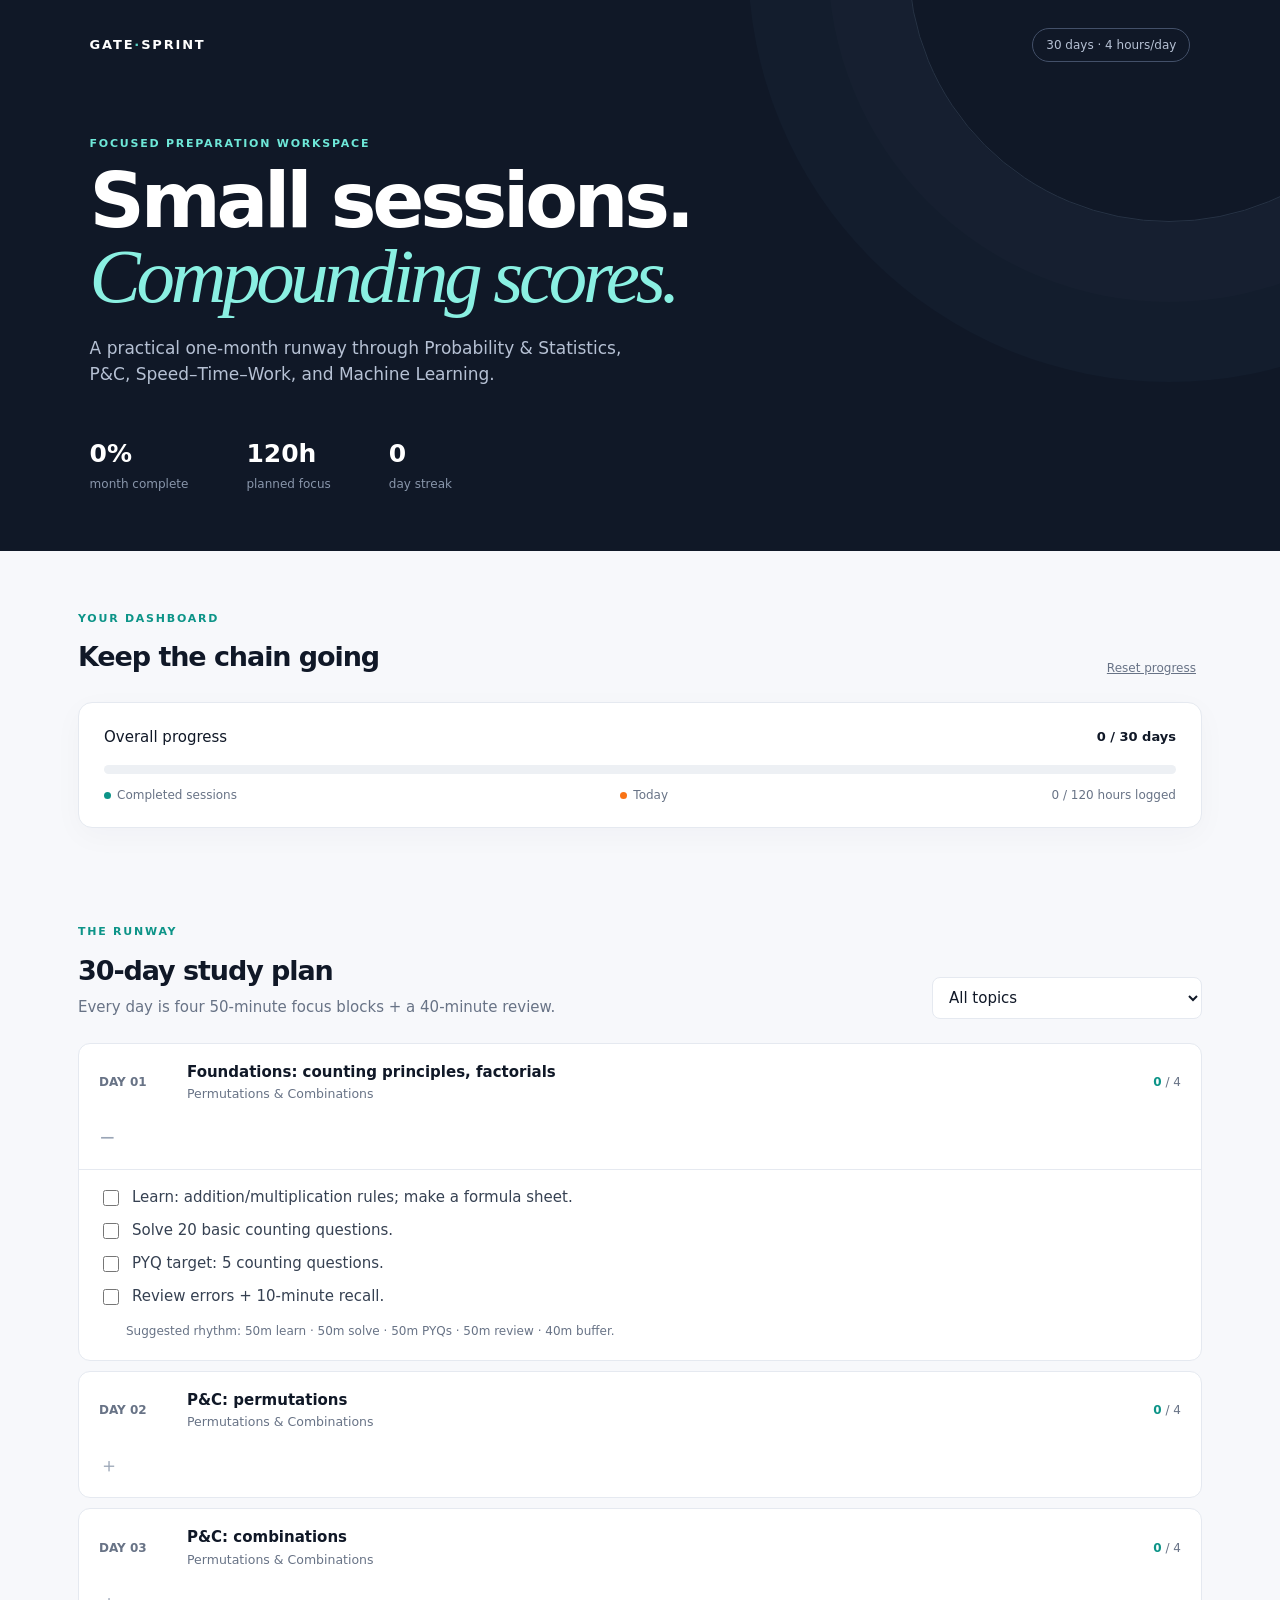
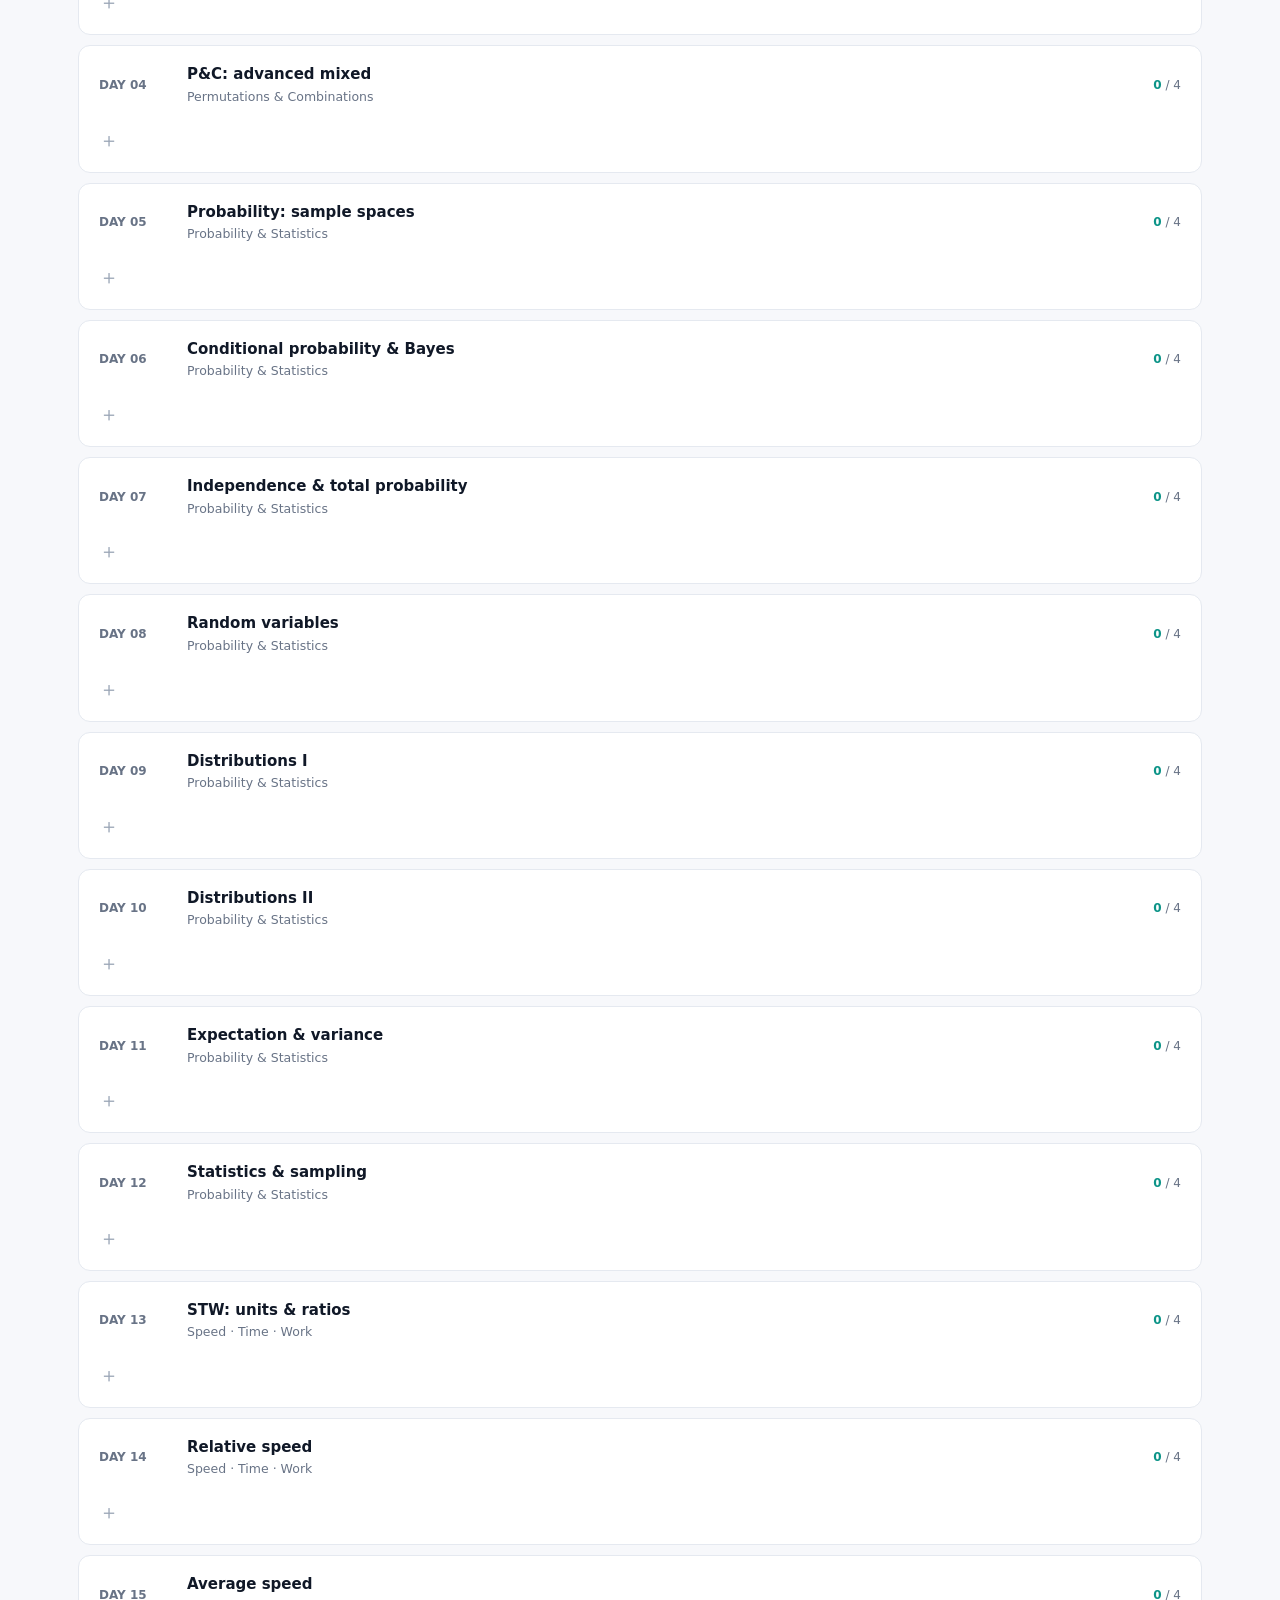
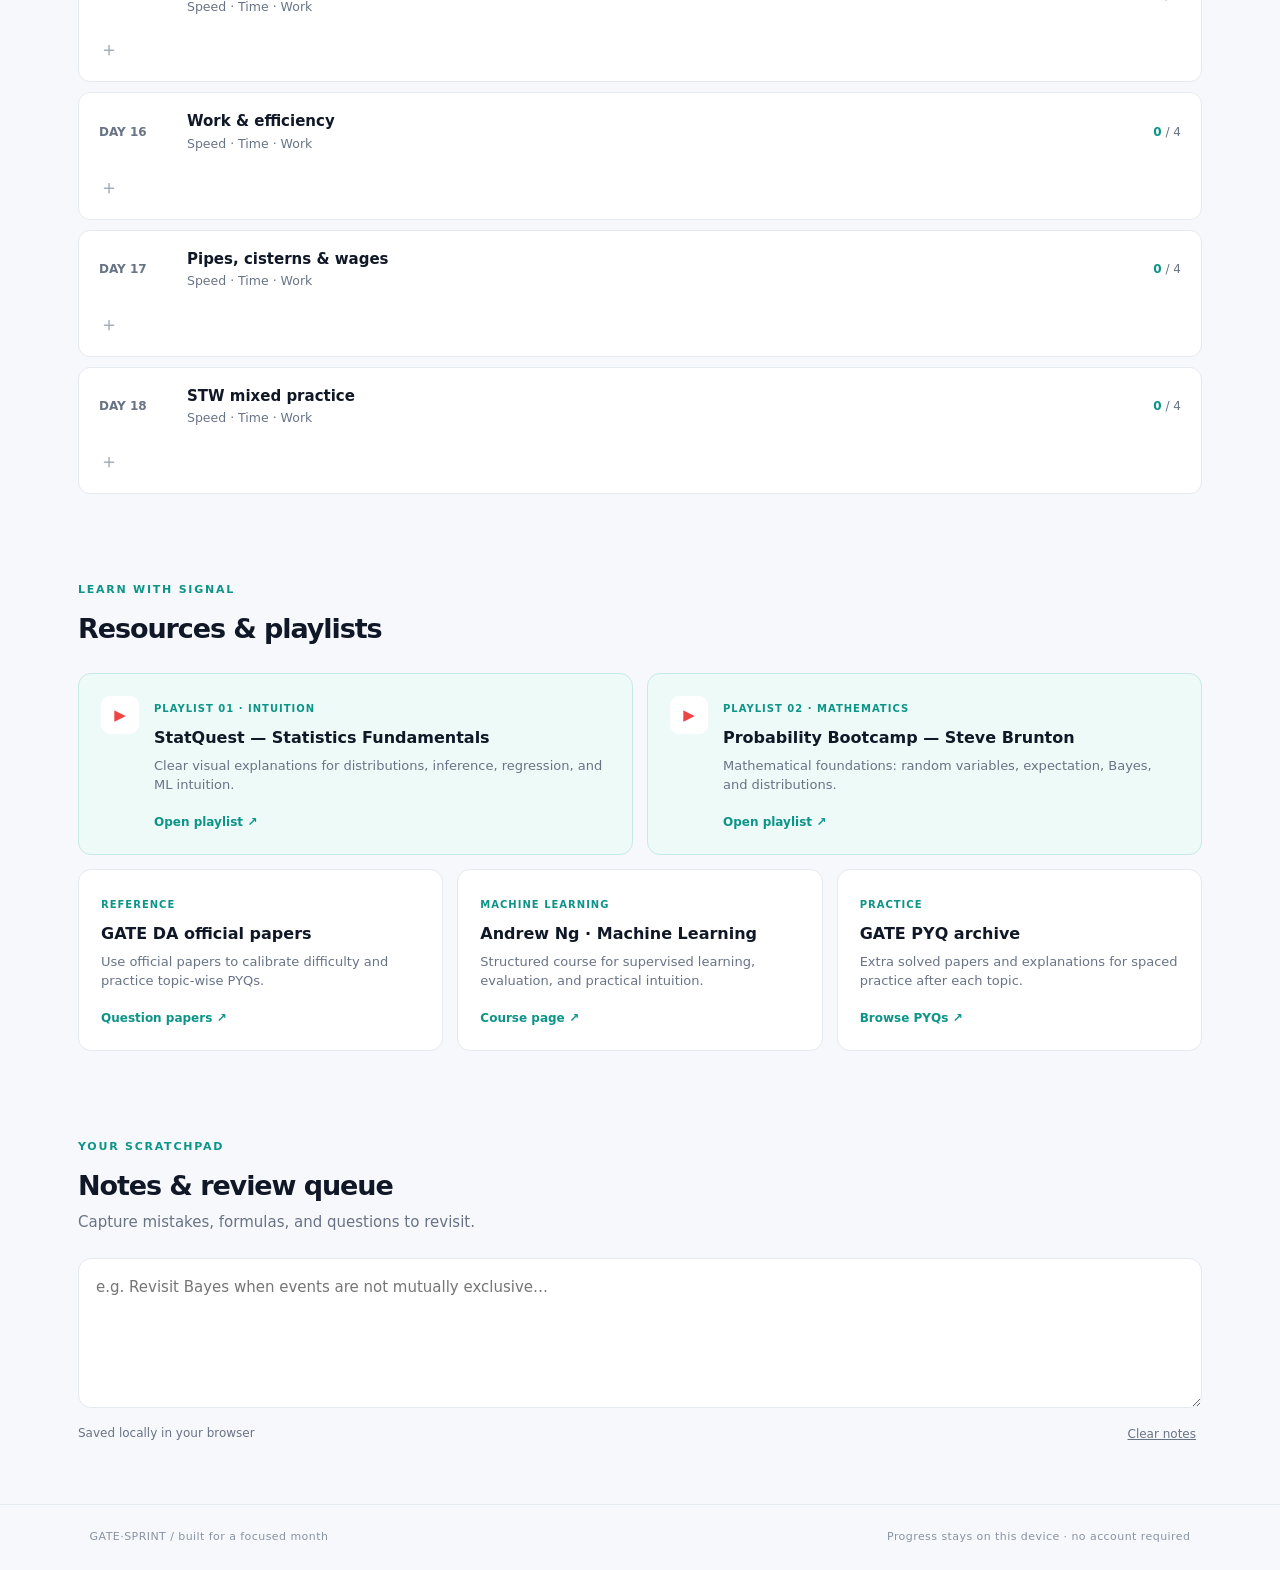
==== index.html @ 7337d9f3 "feat: add GATE study tracker Co-authored-by: Copilot App <223556219+Copilot@users.noreply.github.com" ====
<!doctype html>
<html lang="en">
<head>
  <meta charset="utf-8">
  <meta name="viewport" content="width=device-width, initial-scale=1">
  <meta name="theme-color" content="#101827">
  <title>GATE Sprint · One-month study tracker</title>
  <link rel="stylesheet" href="styles.css">
</head>
<body>
  <header class="hero">
    <nav><span class="brand">GATE<span>·</span>SPRINT</span><span class="pill">30 days · 4 hours/day</span></nav>
    <div class="hero-copy">
      <p class="eyebrow">Focused preparation workspace</p>
      <h1>Small sessions.<br><em>Compounding scores.</em></h1>
      <p class="lede">A practical one-month runway through Probability & Statistics, P&amp;C, Speed–Time–Work, and Machine Learning.</p>
    </div>
    <div class="hero-stats"><div><strong id="heroDone">0%</strong><span>month complete</span></div><div><strong>120h</strong><span>planned focus</span></div><div><strong id="heroStreak">0</strong><span>day streak</span></div></div>
  </header>

  <main>
    <section class="dashboard">
      <div class="section-heading"><div><p class="eyebrow">Your dashboard</p><h2>Keep the chain going</h2></div><button id="resetBtn" class="text-btn">Reset progress</button></div>
      <div class="progress-card">
        <div class="progress-top"><span>Overall progress</span><strong id="overallLabel">0 / 30 days</strong></div>
        <div class="bar"><i id="overallBar"></i></div>
        <div class="legend"><span><i class="dot teal"></i>Completed sessions</span><span><i class="dot orange"></i>Today</span><span id="hoursLabel">0 / 120 hours logged</span></div>
      </div>
      <div class="topic-grid" id="topicSummary"></div>
    </section>

    <section class="tracker-section">
      <div class="section-heading">
        <div><p class="eyebrow">The runway</p><h2>30-day study plan</h2><p class="subtle">Every day is four 50-minute focus blocks + a 40-minute review.</p></div>
        <select id="topicFilter" aria-label="Filter by topic"><option value="all">All topics</option><option value="probability">Probability &amp; Statistics</option><option value="pnc">Permutations &amp; Combinations</option><option value="stw">Speed · Time · Work</option><option value="ml">Machine Learning</option></select>
      </div>
      <div id="dayList" class="day-list"></div>
    </section>

    <section class="resources">
      <div class="section-heading"><div><p class="eyebrow">Learn with signal</p><h2>Resources &amp; playlists</h2></div></div>
      <div class="resource-grid">
        <article class="resource featured"><div class="resource-icon">▶</div><div><span class="tag">Playlist 01 · intuition</span><h3>StatQuest — Statistics Fundamentals</h3><p>Clear visual explanations for distributions, inference, regression, and ML intuition.</p><a href="https://www.youtube.com/playlist?list=PLblh5JKOoLUK0FLuzwntyYI10UQFUhsY9" target="_blank" rel="noopener">Open playlist ↗</a></div></article>
        <article class="resource featured"><div class="resource-icon">▶</div><div><span class="tag">Playlist 02 · mathematics</span><h3>Probability Bootcamp — Steve Brunton</h3><p>Mathematical foundations: random variables, expectation, Bayes, and distributions.</p><a href="https://www.youtube.com/playlist?list=PLMrJAkhIeNNR3sNYvfgiKgcStwuPSts9V" target="_blank" rel="noopener">Open playlist ↗</a></div></article>
        <article class="resource"><span class="tag">Reference</span><h3>GATE DA official papers</h3><p>Use official papers to calibrate difficulty and practice topic-wise PYQs.</p><a href="https://gate2025.iitr.ac.in/question-papers.html" target="_blank" rel="noopener">Question papers ↗</a></article>
        <article class="resource"><span class="tag">Machine learning</span><h3>Andrew Ng · Machine Learning</h3><p>Structured course for supervised learning, evaluation, and practical intuition.</p><a href="https://www.coursera.org/specializations/machine-learning-introduction" target="_blank" rel="noopener">Course page ↗</a></article>
        <article class="resource"><span class="tag">Practice</span><h3>GATE PYQ archive</h3><p>Extra solved papers and explanations for spaced practice after each topic.</p><a href="https://www.geeksforgeeks.org/gate/gate-previous-year-question-paper/" target="_blank" rel="noopener">Browse PYQs ↗</a></article>
      </div>
    </section>

    <section class="notes-section">
      <div class="section-heading"><div><p class="eyebrow">Your scratchpad</p><h2>Notes &amp; review queue</h2><p class="subtle">Capture mistakes, formulas, and questions to revisit.</p></div></div>
      <textarea id="notes" placeholder="e.g. Revisit Bayes when events are not mutually exclusive…"></textarea>
      <div class="notes-footer"><span id="saveStatus">Saved locally in your browser</span><button id="clearNotes" class="text-btn">Clear notes</button></div>
    </section>
  </main>
  <footer><span>GATE·SPRINT / built for a focused month</span><span>Progress stays on this device · no account required</span></footer>
  <script src="app.js"></script>
</body>
</html>
---- styles.css ----
:root{--ink:#101827;--muted:#687386;--paper:#f7f8fb;--line:#e5e9f0;--teal:#0d9488;--teal-light:#d8f3ef;--orange:#f97316;--blue:#4f6bff;--serif:Georgia,"Times New Roman",serif}
*{box-sizing:border-box}body{margin:0;background:var(--paper);color:var(--ink);font:15px/1.5 Inter,ui-sans-serif,system-ui,-apple-system,"Segoe UI",sans-serif}a{color:inherit}button,select,textarea{font:inherit}.hero{background:var(--ink);color:#fff;padding:28px max(7vw,28px) 58px;position:relative;overflow:hidden}.hero:after{content:"";position:absolute;width:520px;height:520px;border:1px solid #334155;border-radius:50%;right:-150px;top:-300px;box-shadow:0 0 0 80px #1a2435,0 0 0 160px #152031;opacity:.65}.hero nav{display:flex;justify-content:space-between;align-items:center;position:relative;z-index:1}.brand{font-weight:800;letter-spacing:.14em;font-size:13px}.brand span{color:#59d4c8}.pill{border:1px solid #435069;border-radius:30px;padding:7px 13px;color:#b6c1d4;font-size:12px}.hero-copy{max-width:760px;padding:74px 0 48px;position:relative;z-index:1}.eyebrow{color:var(--teal);font-size:11px;font-weight:800;letter-spacing:.16em;text-transform:uppercase;margin:0 0 10px}.hero .eyebrow{color:#6ee7d8}.hero h1{font-size:clamp(42px,6vw,80px);line-height:.98;letter-spacing:-.055em;margin:0 0 22px}.hero h1 em{font-family:var(--serif);font-weight:400;color:#8af0e2}.lede{color:#b6c1d4;max-width:540px;font-size:17px;margin:0}.hero-stats{display:flex;gap:58px;position:relative;z-index:1}.hero-stats div{display:flex;flex-direction:column}.hero-stats strong{font-size:25px}.hero-stats span{color:#8996ab;font-size:12px;margin-top:2px}main{max-width:1180px;margin:0 auto;padding:60px 28px}.section-heading{display:flex;justify-content:space-between;align-items:end;gap:20px;margin-bottom:24px}.section-heading h2{font-size:27px;letter-spacing:-.04em;margin:0}.subtle{color:var(--muted);margin:5px 0 0}.text-btn{border:0;background:none;color:var(--muted);cursor:pointer;font-size:12px;text-decoration:underline}.progress-card{background:#fff;border:1px solid var(--line);border-radius:14px;padding:23px 25px;box-shadow:0 8px 30px #17203308}.progress-top,.legend{display:flex;justify-content:space-between;align-items:center}.progress-top strong{font-size:13px}.bar{height:9px;background:#edf0f4;border-radius:20px;overflow:hidden;margin:17px 0 12px}.bar i{display:block;height:100%;width:0;background:linear-gradient(90deg,var(--teal),#4fd1c5);border-radius:20px;transition:width .4s}.legend{color:var(--muted);font-size:12px}.dot{display:inline-block;width:7px;height:7px;border-radius:50%;margin-right:6px}.teal{background:var(--teal)}.orange{background:var(--orange)}.topic-grid{display:grid;grid-template-columns:repeat(4,1fr);gap:12px;margin-top:16px}.topic-card{padding:17px;background:#fff;border:1px solid var(--line);border-radius:12px}.topic-card .topic-mark{width:8px;height:8px;border-radius:50%;display:inline-block;margin-right:7px}.topic-card h3{font-size:14px;margin:11px 0 5px}.topic-card p{color:var(--muted);font-size:12px;margin:0}.topic-card strong{font-size:21px}.tracker-section{padding-top:80px}.tracker-section select{background:#fff;border:1px solid var(--line);border-radius:8px;padding:10px 12px;color:var(--ink)}.day-list{display:grid;gap:10px}.day-card{background:#fff;border:1px solid var(--line);border-radius:12px;overflow:hidden}.day-head{display:grid;grid-template-columns:70px 1fr auto;align-items:center;gap:18px;padding:17px 20px;cursor:pointer}.day-number{font-weight:800;font-size:12px;color:var(--muted)}.day-title{font-weight:700}.day-title small{display:block;color:var(--muted);font-weight:400;margin-top:2px}.day-progress{font-size:12px;color:var(--muted)}.day-progress b{color:var(--teal)}.day-head:after{content:"＋";color:#9aa5b6;font-size:20px}.day-card.open .day-head:after{content:"−"}.day-body{display:none;border-top:1px solid var(--line);padding:16px 20px 20px}.day-card.open .day-body{display:block}.task-list{display:grid;gap:10px}.task{display:flex;gap:10px;align-items:flex-start;color:#364152}.task input{accent-color:var(--teal);margin-top:4px;width:16px;height:16px}.task.done span{text-decoration:line-through;color:#9aa5b6}.task-meta{color:var(--muted);font-size:12px;margin:14px 0 0 27px}.resources,.notes-section{padding-top:88px}.resource-grid{display:grid;grid-template-columns:repeat(6,1fr);gap:14px}.resource{background:#fff;border:1px solid var(--line);border-radius:13px;padding:22px;grid-column:span 2}.resource.featured{grid-column:span 3;background:#eefaf8;border-color:#c6ebe5;display:flex;gap:15px}.resource-icon{background:#fff;color:#ef4444;border-radius:9px;display:grid;place-items:center;width:38px;height:38px;flex:none}.tag{font-size:10px;color:var(--teal);font-weight:800;letter-spacing:.1em;text-transform:uppercase}.resource h3{font-size:16px;line-height:1.2;margin:9px 0}.resource p{font-size:13px;color:var(--muted);margin:0 0 15px}.resource a{font-size:12px;font-weight:700;color:var(--teal);text-decoration:none}.notes-section textarea{width:100%;min-height:150px;resize:vertical;border:1px solid var(--line);border-radius:13px;padding:17px;background:#fff;color:var(--ink);outline:none}.notes-section textarea:focus{border-color:var(--teal);box-shadow:0 0 0 3px #0d94881a}.notes-footer{display:flex;justify-content:space-between;color:var(--muted);font-size:12px;margin-top:10px}footer{border-top:1px solid var(--line);padding:24px max(7vw,28px);display:flex;justify-content:space-between;color:#8993a3;font-size:11px;letter-spacing:.04em}@media(max-width:700px){.hero{padding-bottom:38px}.hero-copy{padding:55px 0 38px}.hero-stats{gap:25px}.hero-stats strong{font-size:20px}.topic-grid{grid-template-columns:repeat(2,1fr)}.section-heading{align-items:start;flex-direction:column}.day-head{grid-template-columns:48px 1fr auto;gap:10px;padding:14px}.day-body{padding:14px}.resource-grid{display:grid;grid-template-columns:1fr}.resource,.resource.featured{grid-column:auto}.legend{gap:10px;flex-wrap:wrap}footer{flex-direction:column;gap:8px}}
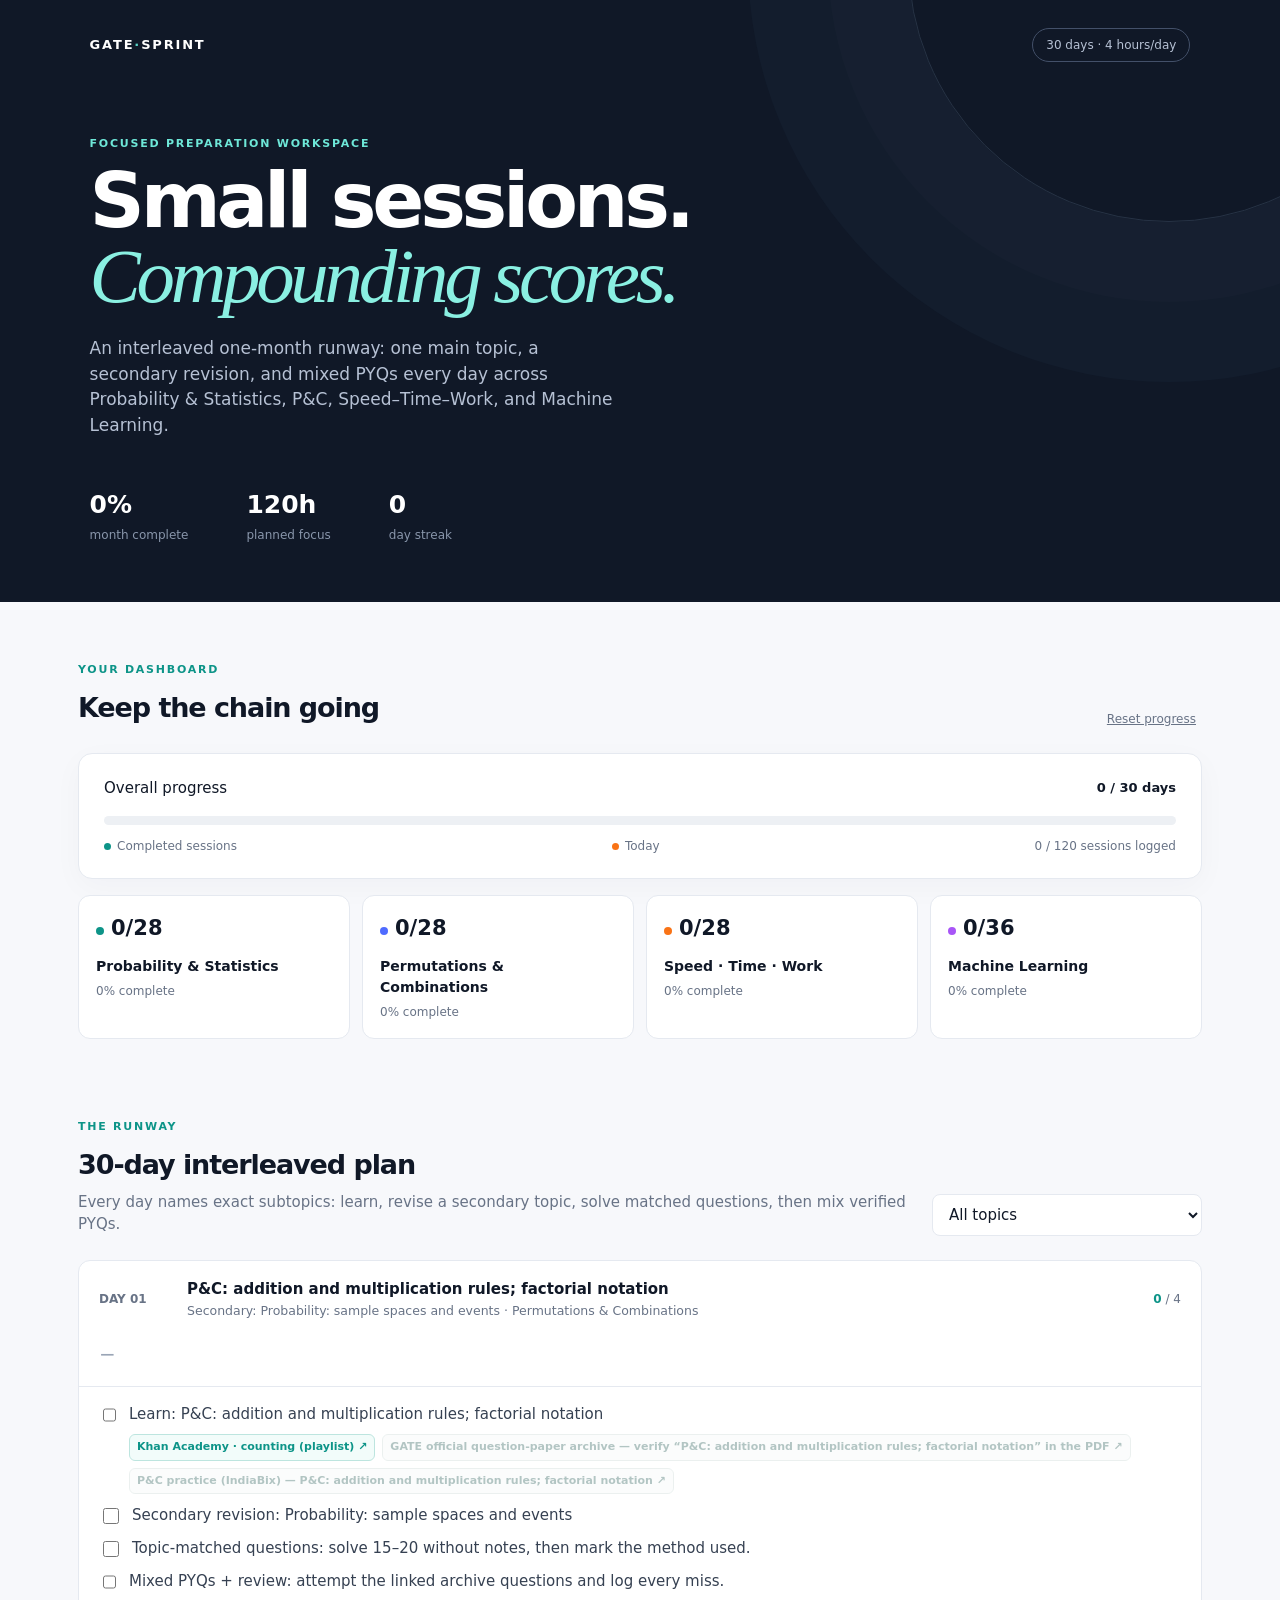
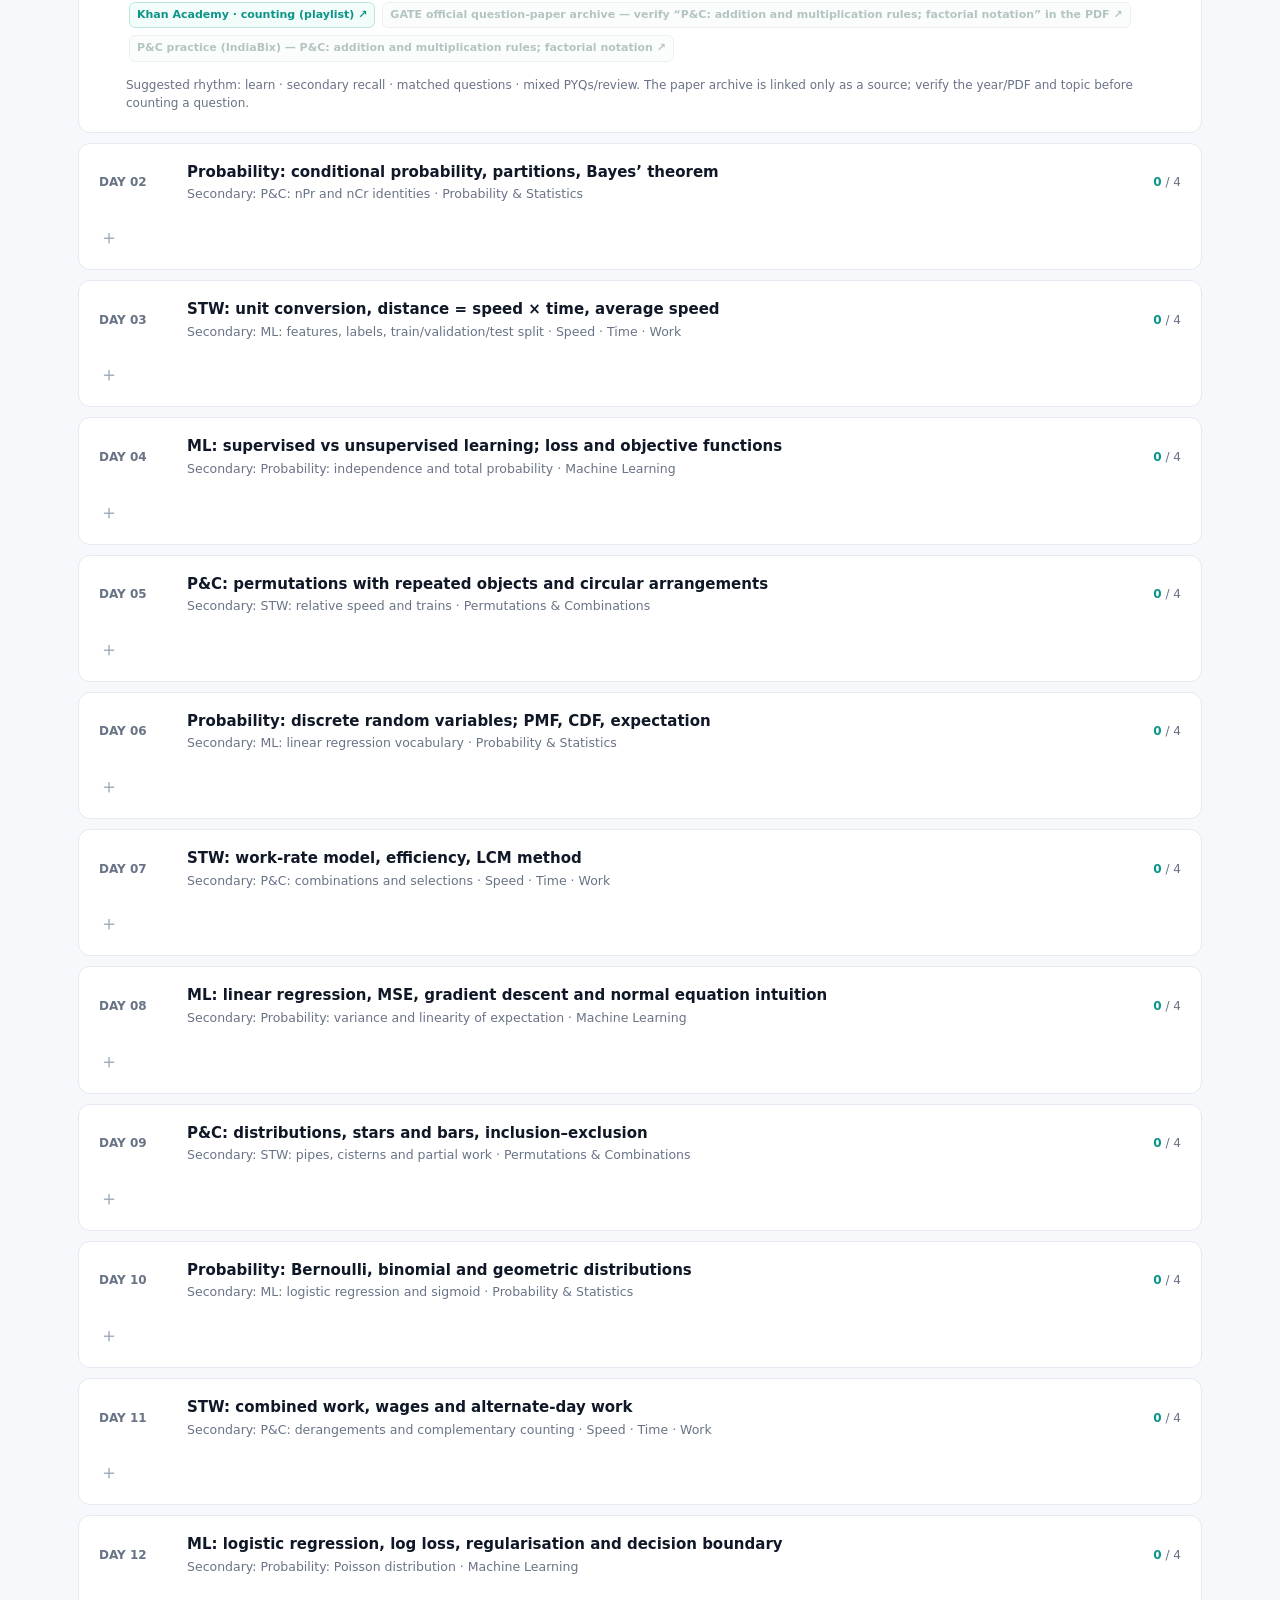
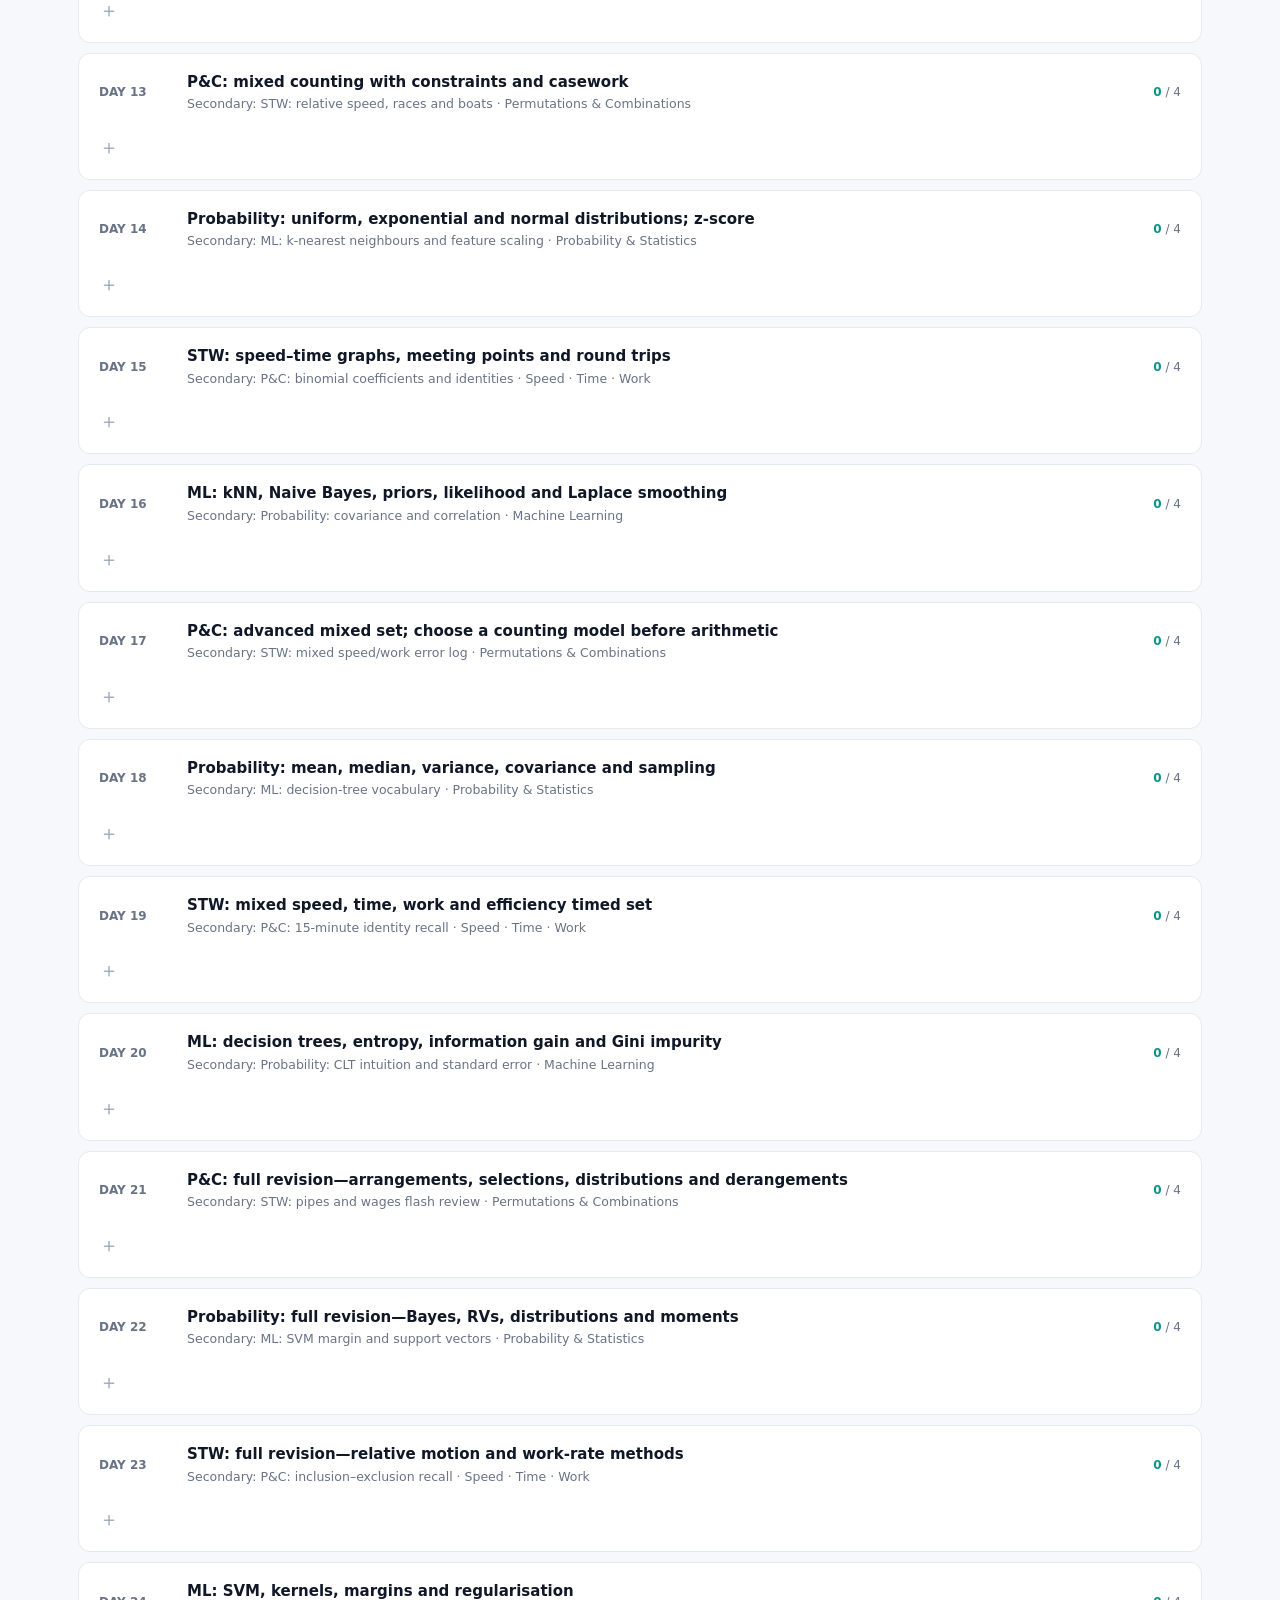
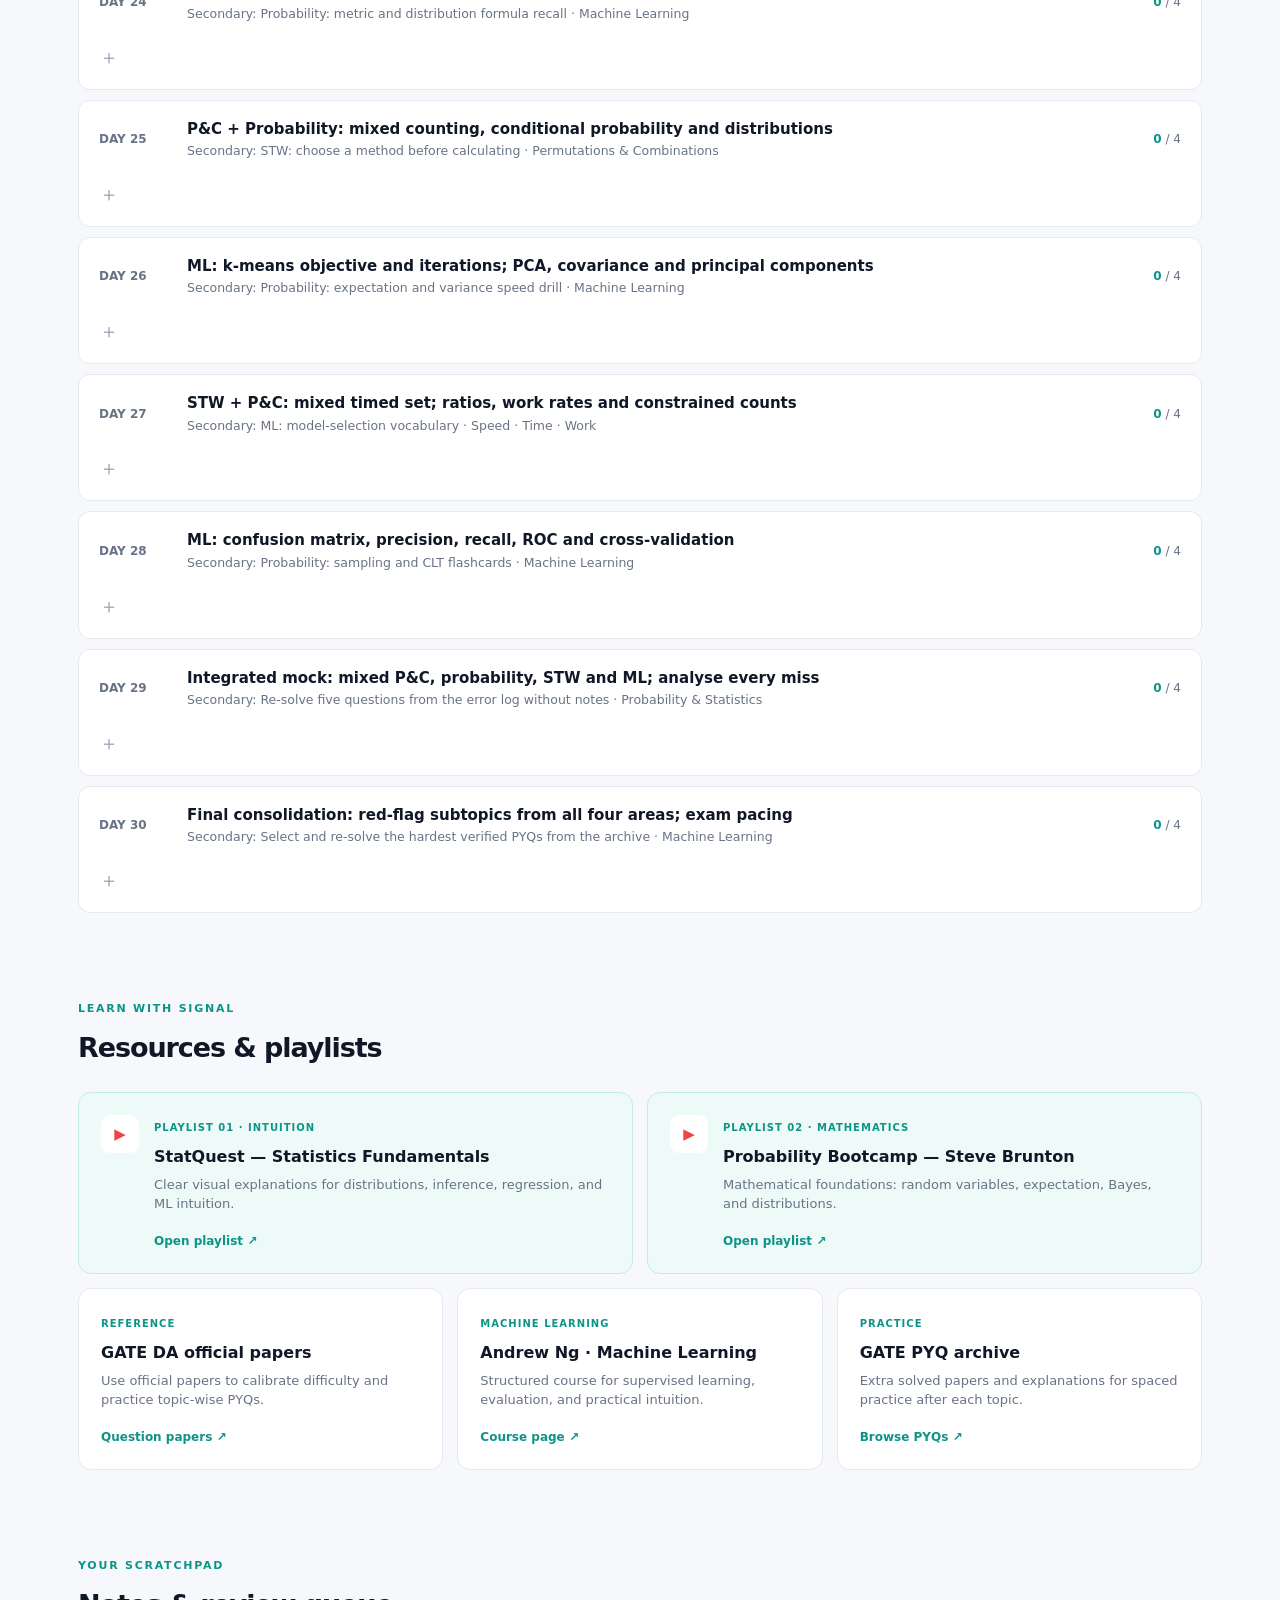
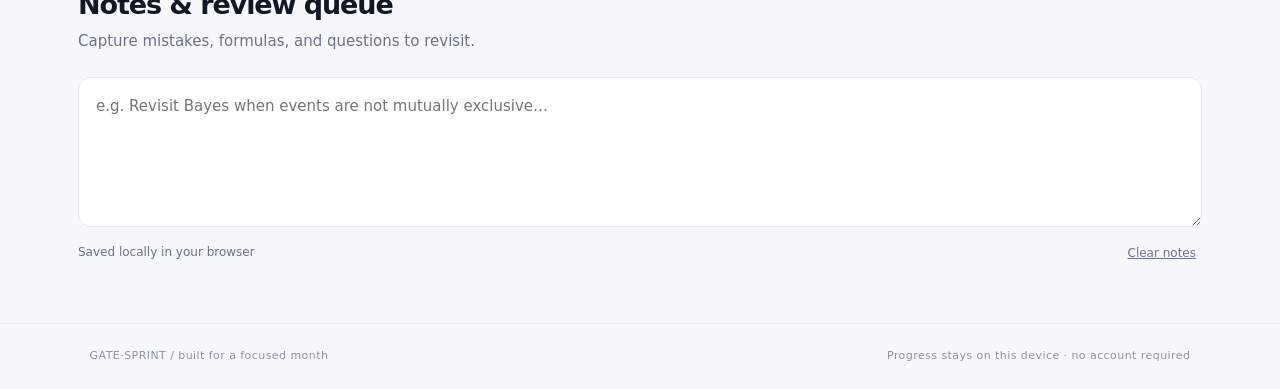
==== commit e3788656: "feat: interleave topic study and gated PYQs" ====
--- a/index.html
+++ b/index.html
@@ -1,60 +1,60 @@
-<!doctype html>
-<html lang="en">
-<head>
-  <meta charset="utf-8">
-  <meta name="viewport" content="width=device-width, initial-scale=1">
-  <meta name="theme-color" content="#101827">
-  <title>GATE Sprint · One-month study tracker</title>
-  <link rel="stylesheet" href="styles.css">
-</head>
-<body>
-  <header class="hero">
-    <nav><span class="brand">GATE<span>·</span>SPRINT</span><span class="pill">30 days · 4 hours/day</span></nav>
-    <div class="hero-copy">
-      <p class="eyebrow">Focused preparation workspace</p>
-      <h1>Small sessions.<br><em>Compounding scores.</em></h1>
-      <p class="lede">A practical one-month runway through Probability & Statistics, P&amp;C, Speed–Time–Work, and Machine Learning.</p>
-    </div>
-    <div class="hero-stats"><div><strong id="heroDone">0%</strong><span>month complete</span></div><div><strong>120h</strong><span>planned focus</span></div><div><strong id="heroStreak">0</strong><span>day streak</span></div></div>
-  </header>
-
-  <main>
-    <section class="dashboard">
-      <div class="section-heading"><div><p class="eyebrow">Your dashboard</p><h2>Keep the chain going</h2></div><button id="resetBtn" class="text-btn">Reset progress</button></div>
-      <div class="progress-card">
-        <div class="progress-top"><span>Overall progress</span><strong id="overallLabel">0 / 30 days</strong></div>
-        <div class="bar"><i id="overallBar"></i></div>
-        <div class="legend"><span><i class="dot teal"></i>Completed sessions</span><span><i class="dot orange"></i>Today</span><span id="hoursLabel">0 / 120 hours logged</span></div>
-      </div>
-      <div class="topic-grid" id="topicSummary"></div>
-    </section>
-
-    <section class="tracker-section">
-      <div class="section-heading">
-        <div><p class="eyebrow">The runway</p><h2>30-day study plan</h2><p class="subtle">Every day is four 50-minute focus blocks + a 40-minute review.</p></div>
-        <select id="topicFilter" aria-label="Filter by topic"><option value="all">All topics</option><option value="probability">Probability &amp; Statistics</option><option value="pnc">Permutations &amp; Combinations</option><option value="stw">Speed · Time · Work</option><option value="ml">Machine Learning</option></select>
-      </div>
-      <div id="dayList" class="day-list"></div>
-    </section>
-
-    <section class="resources">
-      <div class="section-heading"><div><p class="eyebrow">Learn with signal</p><h2>Resources &amp; playlists</h2></div></div>
-      <div class="resource-grid">
-        <article class="resource featured"><div class="resource-icon">▶</div><div><span class="tag">Playlist 01 · intuition</span><h3>StatQuest — Statistics Fundamentals</h3><p>Clear visual explanations for distributions, inference, regression, and ML intuition.</p><a href="https://www.youtube.com/playlist?list=PLblh5JKOoLUK0FLuzwntyYI10UQFUhsY9" target="_blank" rel="noopener">Open playlist ↗</a></div></article>
-        <article class="resource featured"><div class="resource-icon">▶</div><div><span class="tag">Playlist 02 · mathematics</span><h3>Probability Bootcamp — Steve Brunton</h3><p>Mathematical foundations: random variables, expectation, Bayes, and distributions.</p><a href="https://www.youtube.com/playlist?list=PLMrJAkhIeNNR3sNYvfgiKgcStwuPSts9V" target="_blank" rel="noopener">Open playlist ↗</a></div></article>
-        <article class="resource"><span class="tag">Reference</span><h3>GATE DA official papers</h3><p>Use official papers to calibrate difficulty and practice topic-wise PYQs.</p><a href="https://gate2025.iitr.ac.in/question-papers.html" target="_blank" rel="noopener">Question papers ↗</a></article>
-        <article class="resource"><span class="tag">Machine learning</span><h3>Andrew Ng · Machine Learning</h3><p>Structured course for supervised learning, evaluation, and practical intuition.</p><a href="https://www.coursera.org/specializations/machine-learning-introduction" target="_blank" rel="noopener">Course page ↗</a></article>
-        <article class="resource"><span class="tag">Practice</span><h3>GATE PYQ archive</h3><p>Extra solved papers and explanations for spaced practice after each topic.</p><a href="https://www.geeksforgeeks.org/gate/gate-previous-year-question-paper/" target="_blank" rel="noopener">Browse PYQs ↗</a></article>
-      </div>
-    </section>
-
-    <section class="notes-section">
-      <div class="section-heading"><div><p class="eyebrow">Your scratchpad</p><h2>Notes &amp; review queue</h2><p class="subtle">Capture mistakes, formulas, and questions to revisit.</p></div></div>
-      <textarea id="notes" placeholder="e.g. Revisit Bayes when events are not mutually exclusive…"></textarea>
-      <div class="notes-footer"><span id="saveStatus">Saved locally in your browser</span><button id="clearNotes" class="text-btn">Clear notes</button></div>
-    </section>
-  </main>
-  <footer><span>GATE·SPRINT / built for a focused month</span><span>Progress stays on this device · no account required</span></footer>
-  <script src="app.js"></script>
-</body>
-</html>
+<!doctype html>
+<html lang="en">
+<head>
+  <meta charset="utf-8">
+  <meta name="viewport" content="width=device-width, initial-scale=1">
+  <meta name="theme-color" content="#101827">
+  <title>GATE Sprint · One-month study tracker</title>
+  <link rel="stylesheet" href="styles.css">
+</head>
+<body>
+  <header class="hero">
+    <nav><span class="brand">GATE<span>·</span>SPRINT</span><span class="pill">30 days · 4 hours/day</span></nav>
+    <div class="hero-copy">
+      <p class="eyebrow">Focused preparation workspace</p>
+      <h1>Small sessions.<br><em>Compounding scores.</em></h1>
+      <p class="lede">An interleaved one-month runway: one main topic, a secondary revision, and mixed PYQs every day across Probability &amp; Statistics, P&amp;C, Speed–Time–Work, and Machine Learning.</p>
+    </div>
+    <div class="hero-stats"><div><strong id="heroDone">0%</strong><span>month complete</span></div><div><strong>120h</strong><span>planned focus</span></div><div><strong id="heroStreak">0</strong><span>day streak</span></div></div>
+  </header>
+
+  <main>
+    <section class="dashboard">
+      <div class="section-heading"><div><p class="eyebrow">Your dashboard</p><h2>Keep the chain going</h2></div><button id="resetBtn" class="text-btn">Reset progress</button></div>
+      <div class="progress-card">
+        <div class="progress-top"><span>Overall progress</span><strong id="overallLabel">0 / 30 days</strong></div>
+        <div class="bar"><i id="overallBar"></i></div>
+        <div class="legend"><span><i class="dot teal"></i>Completed sessions</span><span><i class="dot orange"></i>Today</span><span id="hoursLabel">0 / 120 hours logged</span></div>
+      </div>
+      <div class="topic-grid" id="topicSummary"></div>
+    </section>
+
+    <section class="tracker-section">
+      <div class="section-heading">
+        <div><p class="eyebrow">The runway</p><h2>30-day interleaved plan</h2><p class="subtle">Every day names exact subtopics: learn, revise a secondary topic, solve matched questions, then mix verified PYQs.</p></div>
+        <select id="topicFilter" aria-label="Filter by topic"><option value="all">All topics</option><option value="probability">Probability &amp; Statistics</option><option value="pnc">Permutations &amp; Combinations</option><option value="stw">Speed · Time · Work</option><option value="ml">Machine Learning</option></select>
+      </div>
+      <div id="dayList" class="day-list"></div>
+    </section>
+
+    <section class="resources">
+      <div class="section-heading"><div><p class="eyebrow">Learn with signal</p><h2>Resources &amp; playlists</h2></div></div>
+      <div class="resource-grid">
+        <article class="resource featured"><div class="resource-icon">▶</div><div><span class="tag">Playlist 01 · intuition</span><h3>StatQuest — Statistics Fundamentals</h3><p>Clear visual explanations for distributions, inference, regression, and ML intuition.</p><a href="https://www.youtube.com/playlist?list=PLblh5JKOoLUK0FLuzwntyYI10UQFUhsY9" target="_blank" rel="noopener">Open playlist ↗</a></div></article>
+        <article class="resource featured"><div class="resource-icon">▶</div><div><span class="tag">Playlist 02 · mathematics</span><h3>Probability Bootcamp — Steve Brunton</h3><p>Mathematical foundations: random variables, expectation, Bayes, and distributions.</p><a href="https://www.youtube.com/playlist?list=PLMrJAkhIeNNR3sNYvfgiKgcStwuPSts9V" target="_blank" rel="noopener">Open playlist ↗</a></div></article>
+        <article class="resource"><span class="tag">Reference</span><h3>GATE DA official papers</h3><p>Use official papers to calibrate difficulty and practice topic-wise PYQs.</p><a href="https://gate2025.iitr.ac.in/question-papers.html" target="_blank" rel="noopener">Question papers ↗</a></article>
+        <article class="resource"><span class="tag">Machine learning</span><h3>Andrew Ng · Machine Learning</h3><p>Structured course for supervised learning, evaluation, and practical intuition.</p><a href="https://www.coursera.org/specializations/machine-learning-introduction" target="_blank" rel="noopener">Course page ↗</a></article>
+        <article class="resource"><span class="tag">Practice</span><h3>GATE PYQ archive</h3><p>Extra solved papers and explanations for spaced practice after each topic.</p><a href="https://www.geeksforgeeks.org/gate/gate-previous-year-question-paper/" target="_blank" rel="noopener">Browse PYQs ↗</a></article>
+      </div>
+    </section>
+
+    <section class="notes-section">
+      <div class="section-heading"><div><p class="eyebrow">Your scratchpad</p><h2>Notes &amp; review queue</h2><p class="subtle">Capture mistakes, formulas, and questions to revisit.</p></div></div>
+      <textarea id="notes" placeholder="e.g. Revisit Bayes when events are not mutually exclusive…"></textarea>
+      <div class="notes-footer"><span id="saveStatus">Saved locally in your browser</span><button id="clearNotes" class="text-btn">Clear notes</button></div>
+    </section>
+  </main>
+  <footer><span>GATE·SPRINT / built for a focused month</span><span>Progress stays on this device · no account required</span></footer>
+  <script src="app.js"></script>
+</body>
+</html>
--- a/styles.css
+++ b/styles.css
@@ -1,2 +1,2 @@
-:root{--ink:#101827;--muted:#687386;--paper:#f7f8fb;--line:#e5e9f0;--teal:#0d9488;--teal-light:#d8f3ef;--orange:#f97316;--blue:#4f6bff;--serif:Georgia,"Times New Roman",serif}
-*{box-sizing:border-box}body{margin:0;background:var(--paper);color:var(--ink);font:15px/1.5 Inter,ui-sans-serif,system-ui,-apple-system,"Segoe UI",sans-serif}a{color:inherit}button,select,textarea{font:inherit}.hero{background:var(--ink);color:#fff;padding:28px max(7vw,28px) 58px;position:relative;overflow:hidden}.hero:after{content:"";position:absolute;width:520px;height:520px;border:1px solid #334155;border-radius:50%;right:-150px;top:-300px;box-shadow:0 0 0 80px #1a2435,0 0 0 160px #152031;opacity:.65}.hero nav{display:flex;justify-content:space-between;align-items:center;position:relative;z-index:1}.brand{font-weight:800;letter-spacing:.14em;font-size:13px}.brand span{color:#59d4c8}.pill{border:1px solid #435069;border-radius:30px;padding:7px 13px;color:#b6c1d4;font-size:12px}.hero-copy{max-width:760px;padding:74px 0 48px;position:relative;z-index:1}.eyebrow{color:var(--teal);font-size:11px;font-weight:800;letter-spacing:.16em;text-transform:uppercase;margin:0 0 10px}.hero .eyebrow{color:#6ee7d8}.hero h1{font-size:clamp(42px,6vw,80px);line-height:.98;letter-spacing:-.055em;margin:0 0 22px}.hero h1 em{font-family:var(--serif);font-weight:400;color:#8af0e2}.lede{color:#b6c1d4;max-width:540px;font-size:17px;margin:0}.hero-stats{display:flex;gap:58px;position:relative;z-index:1}.hero-stats div{display:flex;flex-direction:column}.hero-stats strong{font-size:25px}.hero-stats span{color:#8996ab;font-size:12px;margin-top:2px}main{max-width:1180px;margin:0 auto;padding:60px 28px}.section-heading{display:flex;justify-content:space-between;align-items:end;gap:20px;margin-bottom:24px}.section-heading h2{font-size:27px;letter-spacing:-.04em;margin:0}.subtle{color:var(--muted);margin:5px 0 0}.text-btn{border:0;background:none;color:var(--muted);cursor:pointer;font-size:12px;text-decoration:underline}.progress-card{background:#fff;border:1px solid var(--line);border-radius:14px;padding:23px 25px;box-shadow:0 8px 30px #17203308}.progress-top,.legend{display:flex;justify-content:space-between;align-items:center}.progress-top strong{font-size:13px}.bar{height:9px;background:#edf0f4;border-radius:20px;overflow:hidden;margin:17px 0 12px}.bar i{display:block;height:100%;width:0;background:linear-gradient(90deg,var(--teal),#4fd1c5);border-radius:20px;transition:width .4s}.legend{color:var(--muted);font-size:12px}.dot{display:inline-block;width:7px;height:7px;border-radius:50%;margin-right:6px}.teal{background:var(--teal)}.orange{background:var(--orange)}.topic-grid{display:grid;grid-template-columns:repeat(4,1fr);gap:12px;margin-top:16px}.topic-card{padding:17px;background:#fff;border:1px solid var(--line);border-radius:12px}.topic-card .topic-mark{width:8px;height:8px;border-radius:50%;display:inline-block;margin-right:7px}.topic-card h3{font-size:14px;margin:11px 0 5px}.topic-card p{color:var(--muted);font-size:12px;margin:0}.topic-card strong{font-size:21px}.tracker-section{padding-top:80px}.tracker-section select{background:#fff;border:1px solid var(--line);border-radius:8px;padding:10px 12px;color:var(--ink)}.day-list{display:grid;gap:10px}.day-card{background:#fff;border:1px solid var(--line);border-radius:12px;overflow:hidden}.day-head{display:grid;grid-template-columns:70px 1fr auto;align-items:center;gap:18px;padding:17px 20px;cursor:pointer}.day-number{font-weight:800;font-size:12px;color:var(--muted)}.day-title{font-weight:700}.day-title small{display:block;color:var(--muted);font-weight:400;margin-top:2px}.day-progress{font-size:12px;color:var(--muted)}.day-progress b{color:var(--teal)}.day-head:after{content:"＋";color:#9aa5b6;font-size:20px}.day-card.open .day-head:after{content:"−"}.day-body{display:none;border-top:1px solid var(--line);padding:16px 20px 20px}.day-card.open .day-body{display:block}.task-list{display:grid;gap:10px}.task{display:flex;gap:10px;align-items:flex-start;color:#364152}.task input{accent-color:var(--teal);margin-top:4px;width:16px;height:16px}.task.done span{text-decoration:line-through;color:#9aa5b6}.task-meta{color:var(--muted);font-size:12px;margin:14px 0 0 27px}.resources,.notes-section{padding-top:88px}.resource-grid{display:grid;grid-template-columns:repeat(6,1fr);gap:14px}.resource{background:#fff;border:1px solid var(--line);border-radius:13px;padding:22px;grid-column:span 2}.resource.featured{grid-column:span 3;background:#eefaf8;border-color:#c6ebe5;display:flex;gap:15px}.resource-icon{background:#fff;color:#ef4444;border-radius:9px;display:grid;place-items:center;width:38px;height:38px;flex:none}.tag{font-size:10px;color:var(--teal);font-weight:800;letter-spacing:.1em;text-transform:uppercase}.resource h3{font-size:16px;line-height:1.2;margin:9px 0}.resource p{font-size:13px;color:var(--muted);margin:0 0 15px}.resource a{font-size:12px;font-weight:700;color:var(--teal);text-decoration:none}.notes-section textarea{width:100%;min-height:150px;resize:vertical;border:1px solid var(--line);border-radius:13px;padding:17px;background:#fff;color:var(--ink);outline:none}.notes-section textarea:focus{border-color:var(--teal);box-shadow:0 0 0 3px #0d94881a}.notes-footer{display:flex;justify-content:space-between;color:var(--muted);font-size:12px;margin-top:10px}footer{border-top:1px solid var(--line);padding:24px max(7vw,28px);display:flex;justify-content:space-between;color:#8993a3;font-size:11px;letter-spacing:.04em}@media(max-width:700px){.hero{padding-bottom:38px}.hero-copy{padding:55px 0 38px}.hero-stats{gap:25px}.hero-stats strong{font-size:20px}.topic-grid{grid-template-columns:repeat(2,1fr)}.section-heading{align-items:start;flex-direction:column}.day-head{grid-template-columns:48px 1fr auto;gap:10px;padding:14px}.day-body{padding:14px}.resource-grid{display:grid;grid-template-columns:1fr}.resource,.resource.featured{grid-column:auto}.legend{gap:10px;flex-wrap:wrap}footer{flex-direction:column;gap:8px}}
+:root{--ink:#101827;--muted:#687386;--paper:#f7f8fb;--line:#e5e9f0;--teal:#0d9488;--teal-light:#d8f3ef;--orange:#f97316;--blue:#4f6bff;--serif:Georgia,"Times New Roman",serif}
+*{box-sizing:border-box}body{margin:0;background:var(--paper);color:var(--ink);font:15px/1.5 Inter,ui-sans-serif,system-ui,-apple-system,"Segoe UI",sans-serif}a{color:inherit}button,select,textarea{font:inherit}.hero{background:var(--ink);color:#fff;padding:28px max(7vw,28px) 58px;position:relative;overflow:hidden}.hero:after{content:"";position:absolute;width:520px;height:520px;border:1px solid #334155;border-radius:50%;right:-150px;top:-300px;box-shadow:0 0 0 80px #1a2435,0 0 0 160px #152031;opacity:.65}.hero nav{display:flex;justify-content:space-between;align-items:center;position:relative;z-index:1}.brand{font-weight:800;letter-spacing:.14em;font-size:13px}.brand span{color:#59d4c8}.pill{border:1px solid #435069;border-radius:30px;padding:7px 13px;color:#b6c1d4;font-size:12px}.hero-copy{max-width:760px;padding:74px 0 48px;position:relative;z-index:1}.eyebrow{color:var(--teal);font-size:11px;font-weight:800;letter-spacing:.16em;text-transform:uppercase;margin:0 0 10px}.hero .eyebrow{color:#6ee7d8}.hero h1{font-size:clamp(42px,6vw,80px);line-height:.98;letter-spacing:-.055em;margin:0 0 22px}.hero h1 em{font-family:var(--serif);font-weight:400;color:#8af0e2}.lede{color:#b6c1d4;max-width:540px;font-size:17px;margin:0}.hero-stats{display:flex;gap:58px;position:relative;z-index:1}.hero-stats div{display:flex;flex-direction:column}.hero-stats strong{font-size:25px}.hero-stats span{color:#8996ab;font-size:12px;margin-top:2px}main{max-width:1180px;margin:0 auto;padding:60px 28px}.section-heading{display:flex;justify-content:space-between;align-items:end;gap:20px;margin-bottom:24px}.section-heading h2{font-size:27px;letter-spacing:-.04em;margin:0}.subtle{color:var(--muted);margin:5px 0 0}.text-btn{border:0;background:none;color:var(--muted);cursor:pointer;font-size:12px;text-decoration:underline}.progress-card{background:#fff;border:1px solid var(--line);border-radius:14px;padding:23px 25px;box-shadow:0 8px 30px #17203308}.progress-top,.legend{display:flex;justify-content:space-between;align-items:center}.progress-top strong{font-size:13px}.bar{height:9px;background:#edf0f4;border-radius:20px;overflow:hidden;margin:17px 0 12px}.bar i{display:block;height:100%;width:0;background:linear-gradient(90deg,var(--teal),#4fd1c5);border-radius:20px;transition:width .4s}.legend{color:var(--muted);font-size:12px}.dot{display:inline-block;width:7px;height:7px;border-radius:50%;margin-right:6px}.teal{background:var(--teal)}.orange{background:var(--orange)}.topic-grid{display:grid;grid-template-columns:repeat(4,1fr);gap:12px;margin-top:16px}.topic-card{padding:17px;background:#fff;border:1px solid var(--line);border-radius:12px}.topic-card .topic-mark{width:8px;height:8px;border-radius:50%;display:inline-block;margin-right:7px}.topic-card h3{font-size:14px;margin:11px 0 5px}.topic-card p{color:var(--muted);font-size:12px;margin:0}.topic-card strong{font-size:21px}.tracker-section{padding-top:80px}.tracker-section select{background:#fff;border:1px solid var(--line);border-radius:8px;padding:10px 12px;color:var(--ink)}.day-list{display:grid;gap:10px}.day-card{background:#fff;border:1px solid var(--line);border-radius:12px;overflow:hidden}.day-head{display:grid;grid-template-columns:70px 1fr auto;align-items:center;gap:18px;padding:17px 20px;cursor:pointer}.day-number{font-weight:800;font-size:12px;color:var(--muted)}.day-title{font-weight:700}.day-title small{display:block;color:var(--muted);font-weight:400;margin-top:2px}.day-progress{font-size:12px;color:var(--muted)}.day-progress b{color:var(--teal)}.day-head:after{content:"＋";color:#9aa5b6;font-size:20px}.day-card.open .day-head:after{content:"−"}.day-body{display:none;border-top:1px solid var(--line);padding:16px 20px 20px}.day-card.open .day-body{display:block}.task-list{display:grid;gap:10px}.task{display:flex;gap:10px;align-items:flex-start;color:#364152}.task input{accent-color:var(--teal);margin-top:4px;width:16px;height:16px}.task.done>span{text-decoration:line-through;color:#9aa5b6}.task-meta{color:var(--muted);font-size:12px;margin:14px 0 0 27px}.resource-links{display:flex;flex-wrap:wrap;gap:7px;margin-top:9px}.resource-links a{display:inline-block;font-size:11px;font-weight:700;color:var(--teal);text-decoration:none;border:1px solid #bde5df;border-radius:6px;padding:4px 7px;background:#f2fcfa}.resource-links a.gated{opacity:.45;filter:grayscale(.7);pointer-events:none}.task.done>span .resource-links a{text-decoration:none;color:var(--teal)}.resources,.notes-section{padding-top:88px}.resource-grid{display:grid;grid-template-columns:repeat(6,1fr);gap:14px}.resource{background:#fff;border:1px solid var(--line);border-radius:13px;padding:22px;grid-column:span 2}.resource.featured{grid-column:span 3;background:#eefaf8;border-color:#c6ebe5;display:flex;gap:15px}.resource-icon{background:#fff;color:#ef4444;border-radius:9px;display:grid;place-items:center;width:38px;height:38px;flex:none}.tag{font-size:10px;color:var(--teal);font-weight:800;letter-spacing:.1em;text-transform:uppercase}.resource h3{font-size:16px;line-height:1.2;margin:9px 0}.resource p{font-size:13px;color:var(--muted);margin:0 0 15px}.resource a{font-size:12px;font-weight:700;color:var(--teal);text-decoration:none}.notes-section textarea{width:100%;min-height:150px;resize:vertical;border:1px solid var(--line);border-radius:13px;padding:17px;background:#fff;color:var(--ink);outline:none}.notes-section textarea:focus{border-color:var(--teal);box-shadow:0 0 0 3px #0d94881a}.notes-footer{display:flex;justify-content:space-between;color:var(--muted);font-size:12px;margin-top:10px}footer{border-top:1px solid var(--line);padding:24px max(7vw,28px);display:flex;justify-content:space-between;color:#8993a3;font-size:11px;letter-spacing:.04em}@media(max-width:700px){.hero{padding-bottom:38px}.hero-copy{padding:55px 0 38px}.hero-stats{gap:25px}.hero-stats strong{font-size:20px}.topic-grid{grid-template-columns:repeat(2,1fr)}.section-heading{align-items:start;flex-direction:column}.day-head{grid-template-columns:48px 1fr auto;gap:10px;padding:14px}.day-body{padding:14px}.resource-grid{display:grid;grid-template-columns:1fr}.resource,.resource.featured{grid-column:auto}.legend{gap:10px;flex-wrap:wrap}}
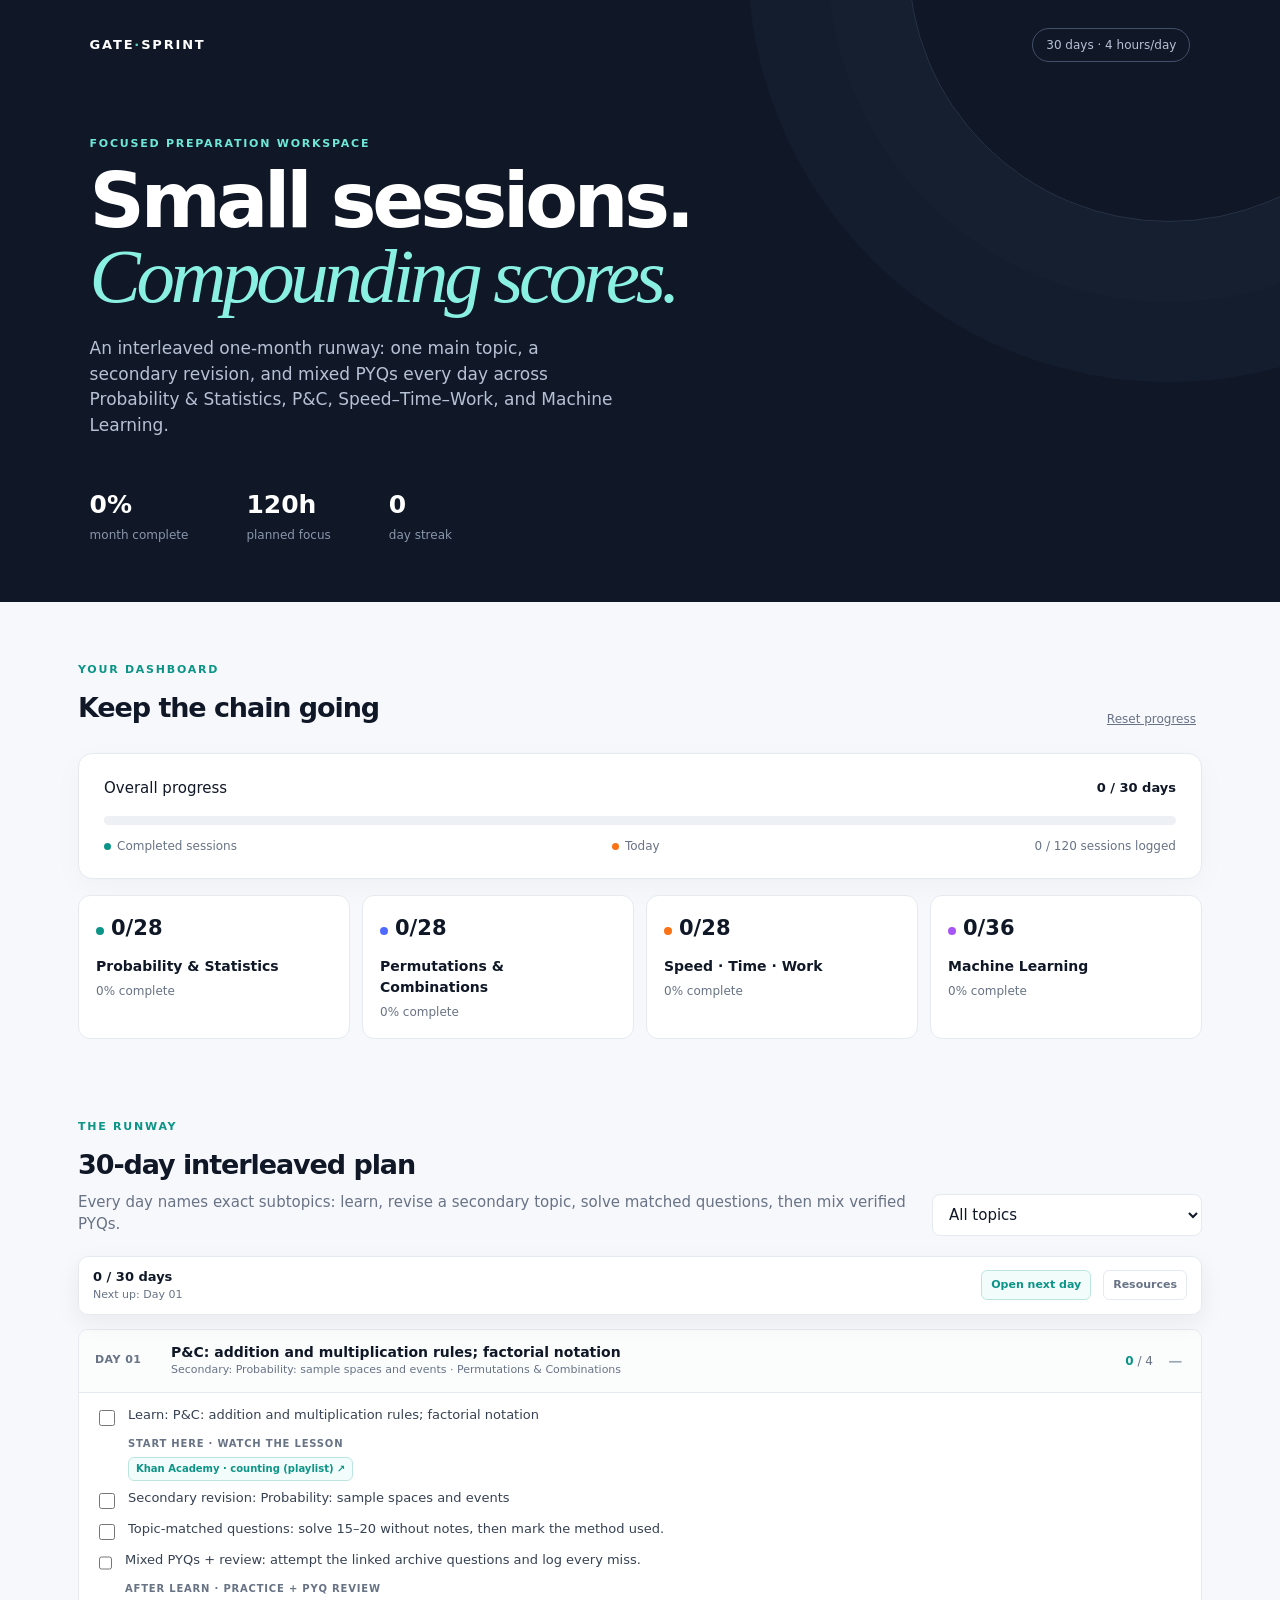
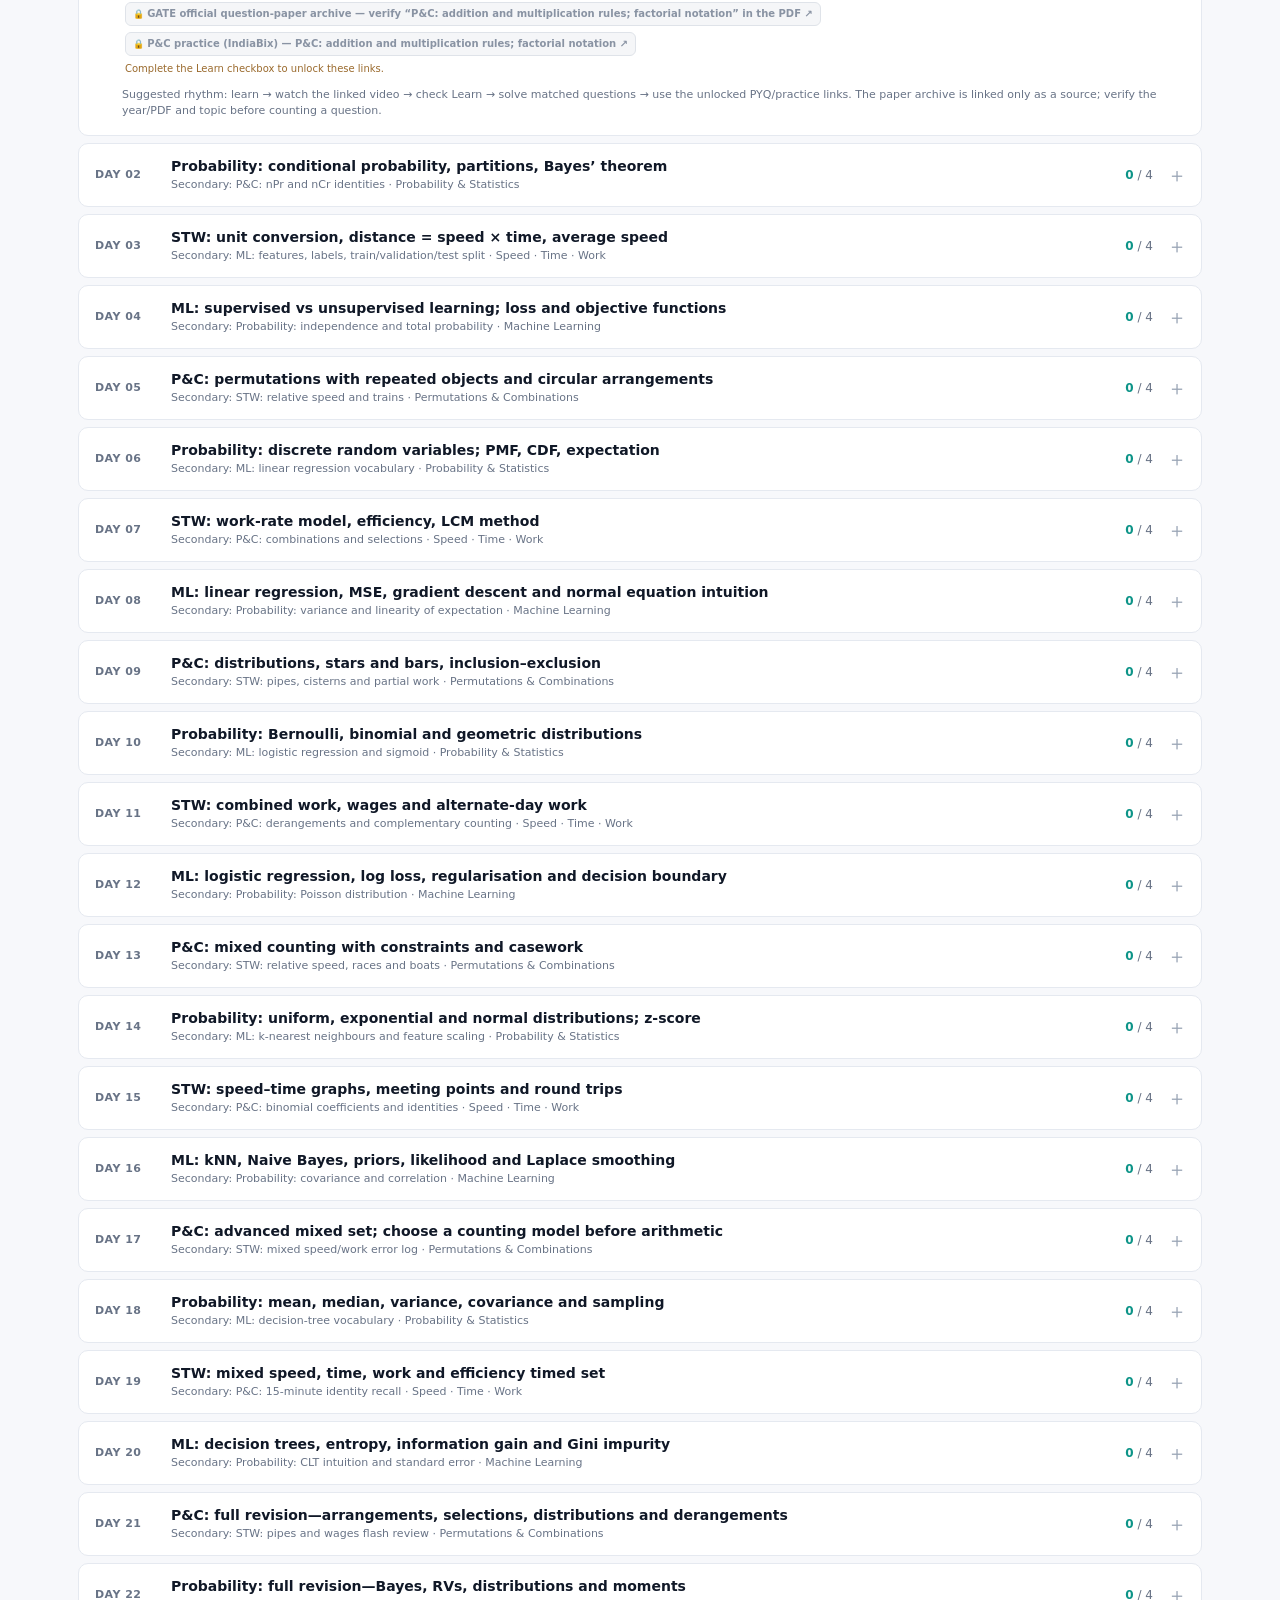
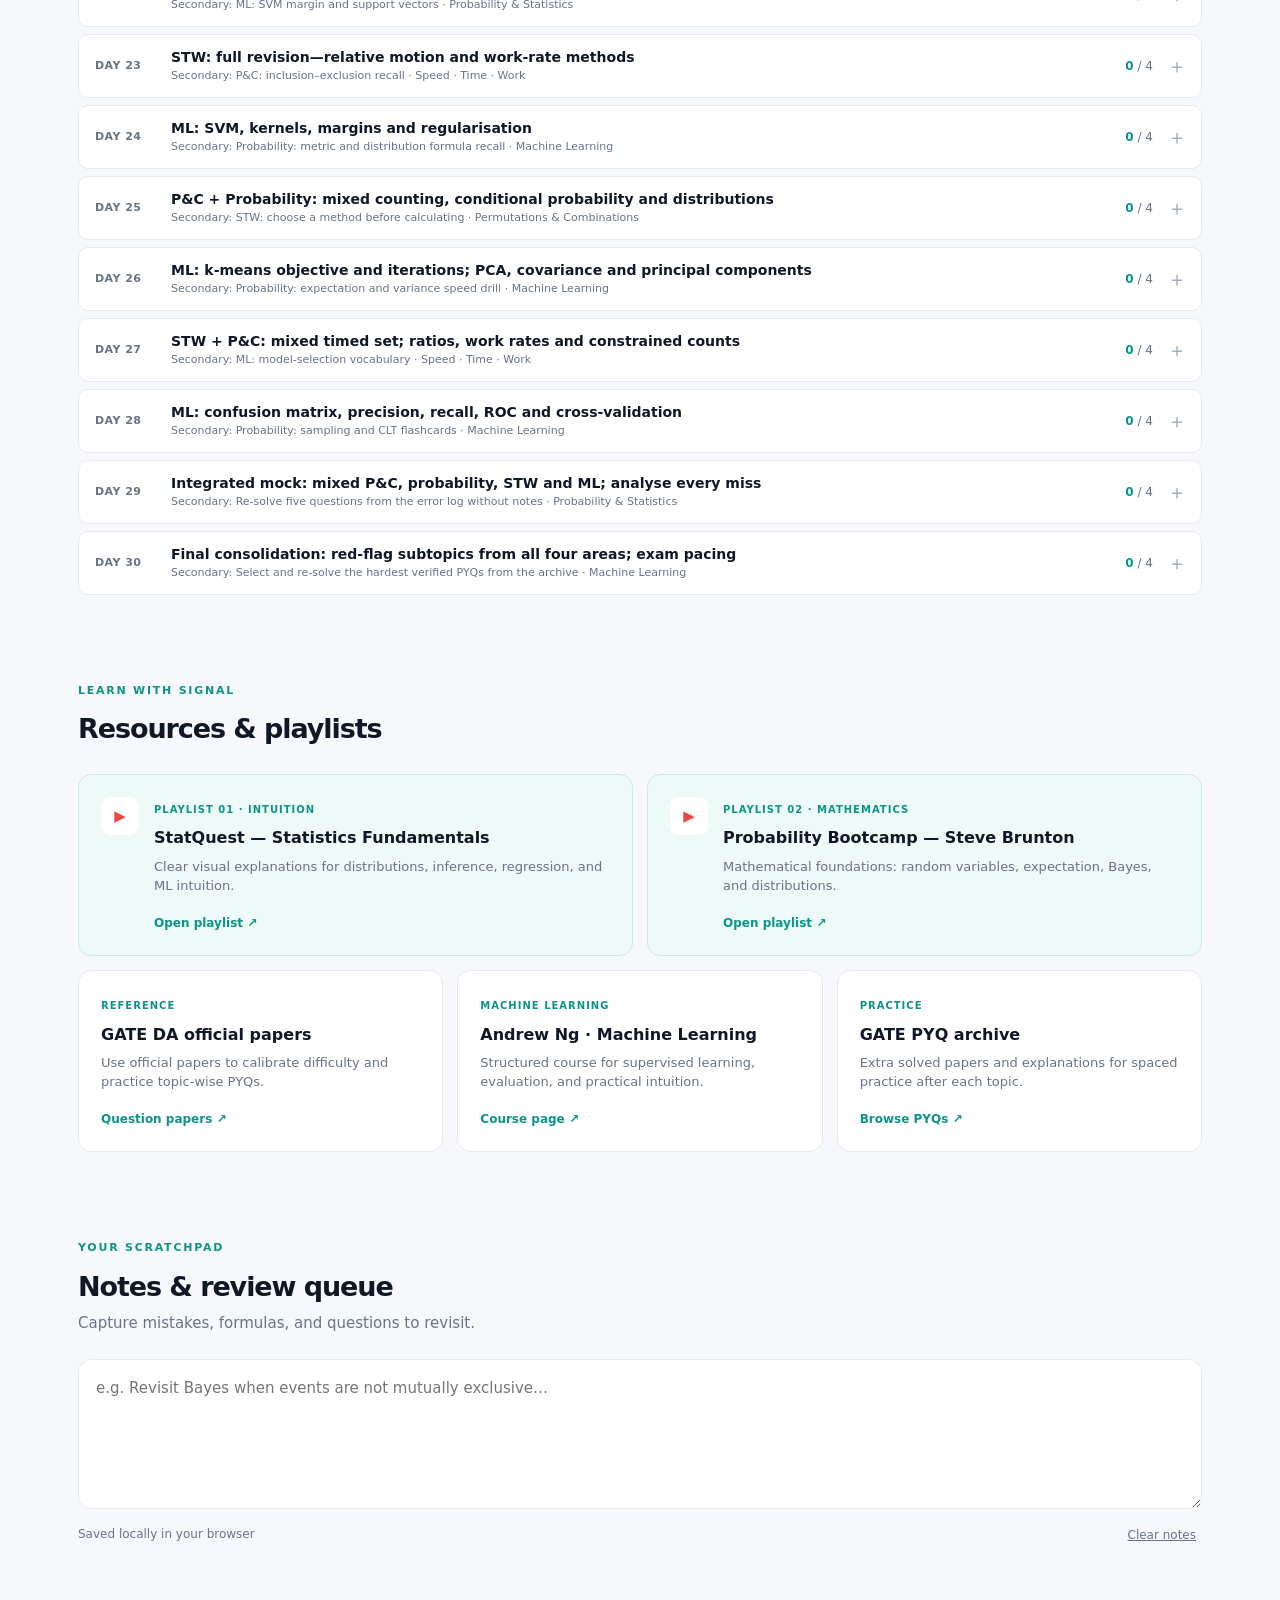
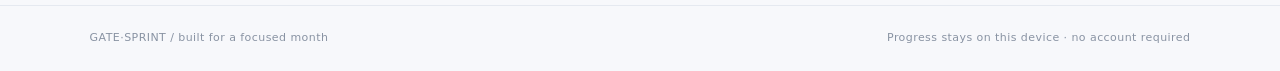
==== commit e91220b1: "feat: streamline tracker navigation" ====
--- a/index.html
+++ b/index.html
@@ -34,10 +34,14 @@
         <div><p class="eyebrow">The runway</p><h2>30-day interleaved plan</h2><p class="subtle">Every day names exact subtopics: learn, revise a secondary topic, solve matched questions, then mix verified PYQs.</p></div>
         <select id="topicFilter" aria-label="Filter by topic"><option value="all">All topics</option><option value="probability">Probability &amp; Statistics</option><option value="pnc">Permutations &amp; Combinations</option><option value="stw">Speed · Time · Work</option><option value="ml">Machine Learning</option></select>
       </div>
+      <div class="sticky-progress" aria-label="Plan progress">
+        <div><strong id="stickyLabel">0 / 30 days</strong><span id="stickyHint">Start with Day 01</span></div>
+        <div class="sticky-actions"><button id="nextDayBtn" type="button">Open next day</button><a href="#resources">Resources</a></div>
+      </div>
       <div id="dayList" class="day-list"></div>
     </section>
 
-    <section class="resources">
+    <section class="resources" id="resources">
       <div class="section-heading"><div><p class="eyebrow">Learn with signal</p><h2>Resources &amp; playlists</h2></div></div>
       <div class="resource-grid">
         <article class="resource featured"><div class="resource-icon">▶</div><div><span class="tag">Playlist 01 · intuition</span><h3>StatQuest — Statistics Fundamentals</h3><p>Clear visual explanations for distributions, inference, regression, and ML intuition.</p><a href="https://www.youtube.com/playlist?list=PLblh5JKOoLUK0FLuzwntyYI10UQFUhsY9" target="_blank" rel="noopener">Open playlist ↗</a></div></article>
--- a/styles.css
+++ b/styles.css
@@ -1,2 +1,9 @@
 :root{--ink:#101827;--muted:#687386;--paper:#f7f8fb;--line:#e5e9f0;--teal:#0d9488;--teal-light:#d8f3ef;--orange:#f97316;--blue:#4f6bff;--serif:Georgia,"Times New Roman",serif}
 *{box-sizing:border-box}body{margin:0;background:var(--paper);color:var(--ink);font:15px/1.5 Inter,ui-sans-serif,system-ui,-apple-system,"Segoe UI",sans-serif}a{color:inherit}button,select,textarea{font:inherit}.hero{background:var(--ink);color:#fff;padding:28px max(7vw,28px) 58px;position:relative;overflow:hidden}.hero:after{content:"";position:absolute;width:520px;height:520px;border:1px solid #334155;border-radius:50%;right:-150px;top:-300px;box-shadow:0 0 0 80px #1a2435,0 0 0 160px #152031;opacity:.65}.hero nav{display:flex;justify-content:space-between;align-items:center;position:relative;z-index:1}.brand{font-weight:800;letter-spacing:.14em;font-size:13px}.brand span{color:#59d4c8}.pill{border:1px solid #435069;border-radius:30px;padding:7px 13px;color:#b6c1d4;font-size:12px}.hero-copy{max-width:760px;padding:74px 0 48px;position:relative;z-index:1}.eyebrow{color:var(--teal);font-size:11px;font-weight:800;letter-spacing:.16em;text-transform:uppercase;margin:0 0 10px}.hero .eyebrow{color:#6ee7d8}.hero h1{font-size:clamp(42px,6vw,80px);line-height:.98;letter-spacing:-.055em;margin:0 0 22px}.hero h1 em{font-family:var(--serif);font-weight:400;color:#8af0e2}.lede{color:#b6c1d4;max-width:540px;font-size:17px;margin:0}.hero-stats{display:flex;gap:58px;position:relative;z-index:1}.hero-stats div{display:flex;flex-direction:column}.hero-stats strong{font-size:25px}.hero-stats span{color:#8996ab;font-size:12px;margin-top:2px}main{max-width:1180px;margin:0 auto;padding:60px 28px}.section-heading{display:flex;justify-content:space-between;align-items:end;gap:20px;margin-bottom:24px}.section-heading h2{font-size:27px;letter-spacing:-.04em;margin:0}.subtle{color:var(--muted);margin:5px 0 0}.text-btn{border:0;background:none;color:var(--muted);cursor:pointer;font-size:12px;text-decoration:underline}.progress-card{background:#fff;border:1px solid var(--line);border-radius:14px;padding:23px 25px;box-shadow:0 8px 30px #17203308}.progress-top,.legend{display:flex;justify-content:space-between;align-items:center}.progress-top strong{font-size:13px}.bar{height:9px;background:#edf0f4;border-radius:20px;overflow:hidden;margin:17px 0 12px}.bar i{display:block;height:100%;width:0;background:linear-gradient(90deg,var(--teal),#4fd1c5);border-radius:20px;transition:width .4s}.legend{color:var(--muted);font-size:12px}.dot{display:inline-block;width:7px;height:7px;border-radius:50%;margin-right:6px}.teal{background:var(--teal)}.orange{background:var(--orange)}.topic-grid{display:grid;grid-template-columns:repeat(4,1fr);gap:12px;margin-top:16px}.topic-card{padding:17px;background:#fff;border:1px solid var(--line);border-radius:12px}.topic-card .topic-mark{width:8px;height:8px;border-radius:50%;display:inline-block;margin-right:7px}.topic-card h3{font-size:14px;margin:11px 0 5px}.topic-card p{color:var(--muted);font-size:12px;margin:0}.topic-card strong{font-size:21px}.tracker-section{padding-top:80px}.tracker-section select{background:#fff;border:1px solid var(--line);border-radius:8px;padding:10px 12px;color:var(--ink)}.day-list{display:grid;gap:10px}.day-card{background:#fff;border:1px solid var(--line);border-radius:12px;overflow:hidden}.day-head{display:grid;grid-template-columns:70px 1fr auto;align-items:center;gap:18px;padding:17px 20px;cursor:pointer}.day-number{font-weight:800;font-size:12px;color:var(--muted)}.day-title{font-weight:700}.day-title small{display:block;color:var(--muted);font-weight:400;margin-top:2px}.day-progress{font-size:12px;color:var(--muted)}.day-progress b{color:var(--teal)}.day-head:after{content:"＋";color:#9aa5b6;font-size:20px}.day-card.open .day-head:after{content:"−"}.day-body{display:none;border-top:1px solid var(--line);padding:16px 20px 20px}.day-card.open .day-body{display:block}.task-list{display:grid;gap:10px}.task{display:flex;gap:10px;align-items:flex-start;color:#364152}.task input{accent-color:var(--teal);margin-top:4px;width:16px;height:16px}.task.done>span{text-decoration:line-through;color:#9aa5b6}.task-meta{color:var(--muted);font-size:12px;margin:14px 0 0 27px}.resource-links{display:flex;flex-wrap:wrap;gap:7px;margin-top:9px}.resource-links a{display:inline-block;font-size:11px;font-weight:700;color:var(--teal);text-decoration:none;border:1px solid #bde5df;border-radius:6px;padding:4px 7px;background:#f2fcfa}.resource-links a.gated{opacity:.45;filter:grayscale(.7);pointer-events:none}.task.done>span .resource-links a{text-decoration:none;color:var(--teal)}.resources,.notes-section{padding-top:88px}.resource-grid{display:grid;grid-template-columns:repeat(6,1fr);gap:14px}.resource{background:#fff;border:1px solid var(--line);border-radius:13px;padding:22px;grid-column:span 2}.resource.featured{grid-column:span 3;background:#eefaf8;border-color:#c6ebe5;display:flex;gap:15px}.resource-icon{background:#fff;color:#ef4444;border-radius:9px;display:grid;place-items:center;width:38px;height:38px;flex:none}.tag{font-size:10px;color:var(--teal);font-weight:800;letter-spacing:.1em;text-transform:uppercase}.resource h3{font-size:16px;line-height:1.2;margin:9px 0}.resource p{font-size:13px;color:var(--muted);margin:0 0 15px}.resource a{font-size:12px;font-weight:700;color:var(--teal);text-decoration:none}.notes-section textarea{width:100%;min-height:150px;resize:vertical;border:1px solid var(--line);border-radius:13px;padding:17px;background:#fff;color:var(--ink);outline:none}.notes-section textarea:focus{border-color:var(--teal);box-shadow:0 0 0 3px #0d94881a}.notes-footer{display:flex;justify-content:space-between;color:var(--muted);font-size:12px;margin-top:10px}footer{border-top:1px solid var(--line);padding:24px max(7vw,28px);display:flex;justify-content:space-between;color:#8993a3;font-size:11px;letter-spacing:.04em}@media(max-width:700px){.hero{padding-bottom:38px}.hero-copy{padding:55px 0 38px}.hero-stats{gap:25px}.hero-stats strong{font-size:20px}.topic-grid{grid-template-columns:repeat(2,1fr)}.section-heading{align-items:start;flex-direction:column}.day-head{grid-template-columns:48px 1fr auto;gap:10px;padding:14px}.day-body{padding:14px}.resource-grid{display:grid;grid-template-columns:1fr}.resource,.resource.featured{grid-column:auto}.legend{gap:10px;flex-wrap:wrap}}
+
+/* Compact navigation keeps the long plan scannable without hiding its detail. */
+.sticky-progress{position:sticky;top:12px;z-index:5;display:flex;justify-content:space-between;align-items:center;gap:16px;margin:-4px 0 14px;padding:10px 14px;background:#fffffff2;border:1px solid var(--line);border-radius:10px;box-shadow:0 8px 24px #17203310;backdrop-filter:blur(10px)}
+.sticky-progress strong,.sticky-progress span{display:block}.sticky-progress strong{font-size:13px}.sticky-progress span{color:var(--muted);font-size:11px;margin-top:1px}.sticky-actions{display:flex;align-items:center;gap:12px}.sticky-actions button,.sticky-actions a{border:1px solid #bde5df;border-radius:6px;padding:6px 9px;background:#f2fcfa;color:var(--teal);font-size:11px;font-weight:700;text-decoration:none;cursor:pointer}.sticky-actions a{border-color:var(--line);background:#fff;color:var(--muted)}
+.sticky-actions button:disabled{opacity:.55;cursor:default}
+.day-list{gap:7px}.day-card{border-radius:10px}.day-head{grid-template-columns:62px 1fr auto 18px;gap:14px;padding:12px 16px;min-height:62px}.day-head:after{grid-column:4;grid-row:1}.day-card.open .day-head{background:#fbfdfd}.day-number{font-size:11px;letter-spacing:.04em}.day-title{font-size:14px;line-height:1.3}.day-title small{font-size:11px;line-height:1.35}.day-body{padding:13px 16px 15px}.task-list{gap:8px}.task{font-size:13px;line-height:1.4}.task-meta{font-size:11px;margin-top:11px}.resource-links{align-items:center;gap:6px;margin-top:7px}.resource-links:before{content:"";display:block;flex-basis:100%;order:-2}.resource-link-label{display:block;flex-basis:100%;order:-1;color:var(--muted);font-size:10px;font-weight:800;letter-spacing:.08em;text-transform:uppercase}.resource-links a{font-size:10px}.resource-links a.gated{opacity:1;filter:none;color:#8993a3;background:#f5f6f8;border-color:#dfe3e9;cursor:not-allowed}.resource-links a.gated:before{content:"🔒 ";font-size:9px}.resource-lock-note{display:block;flex-basis:100%;color:#9a6a2d;font-size:10px;order:2}.task.done>span .resource-links a{text-decoration:none}.workflow-note{font-size:11px;color:var(--muted);margin:8px 0 0}.day-card.complete .day-number{color:var(--teal)}
+@media(max-width:700px){.sticky-progress{top:8px;align-items:flex-start}.sticky-actions{gap:6px}.sticky-actions a{display:none}.day-head{grid-template-columns:42px 1fr auto 16px;gap:8px;padding:11px 12px}.day-progress{font-size:11px}.day-body{padding:12px}.task-meta{margin-left:0}.resource-links a{max-width:100%;overflow-wrap:anywhere}.sticky-progress{margin-left:-4px;margin-right:-4px}}
